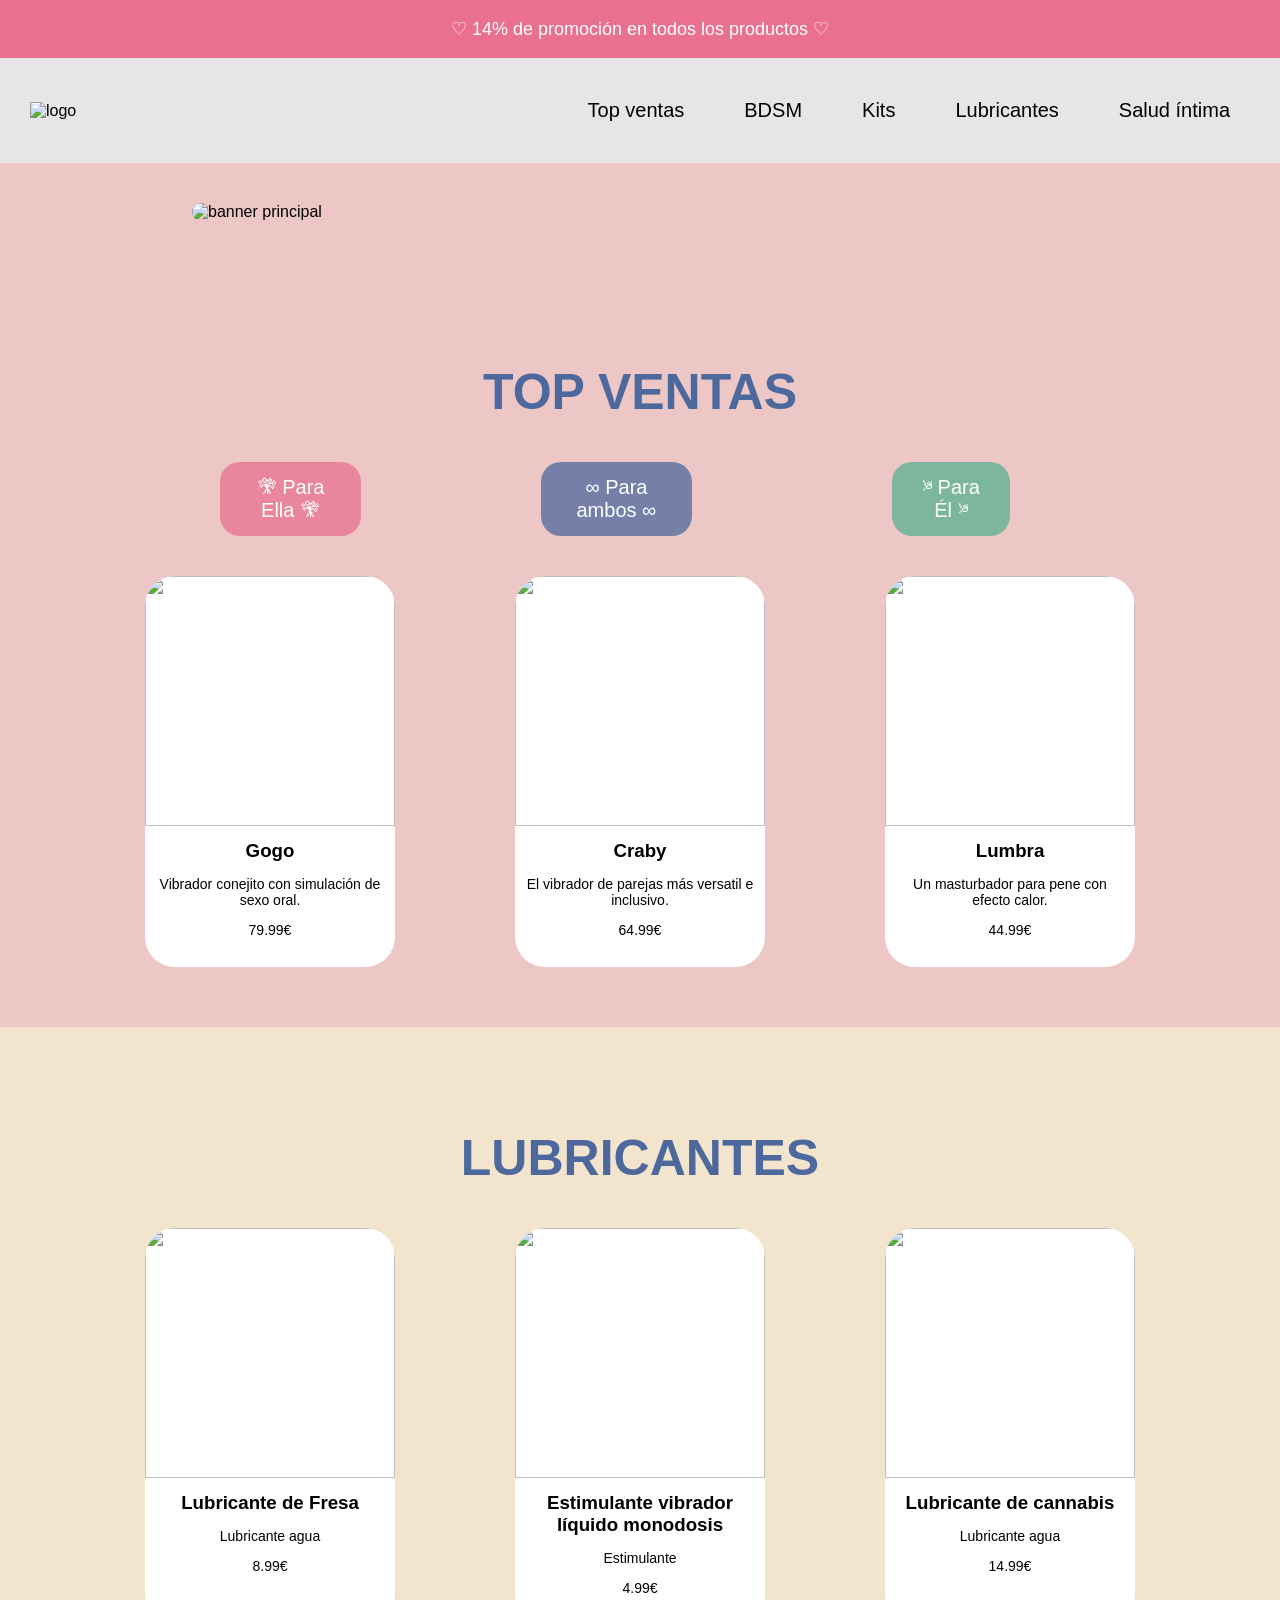
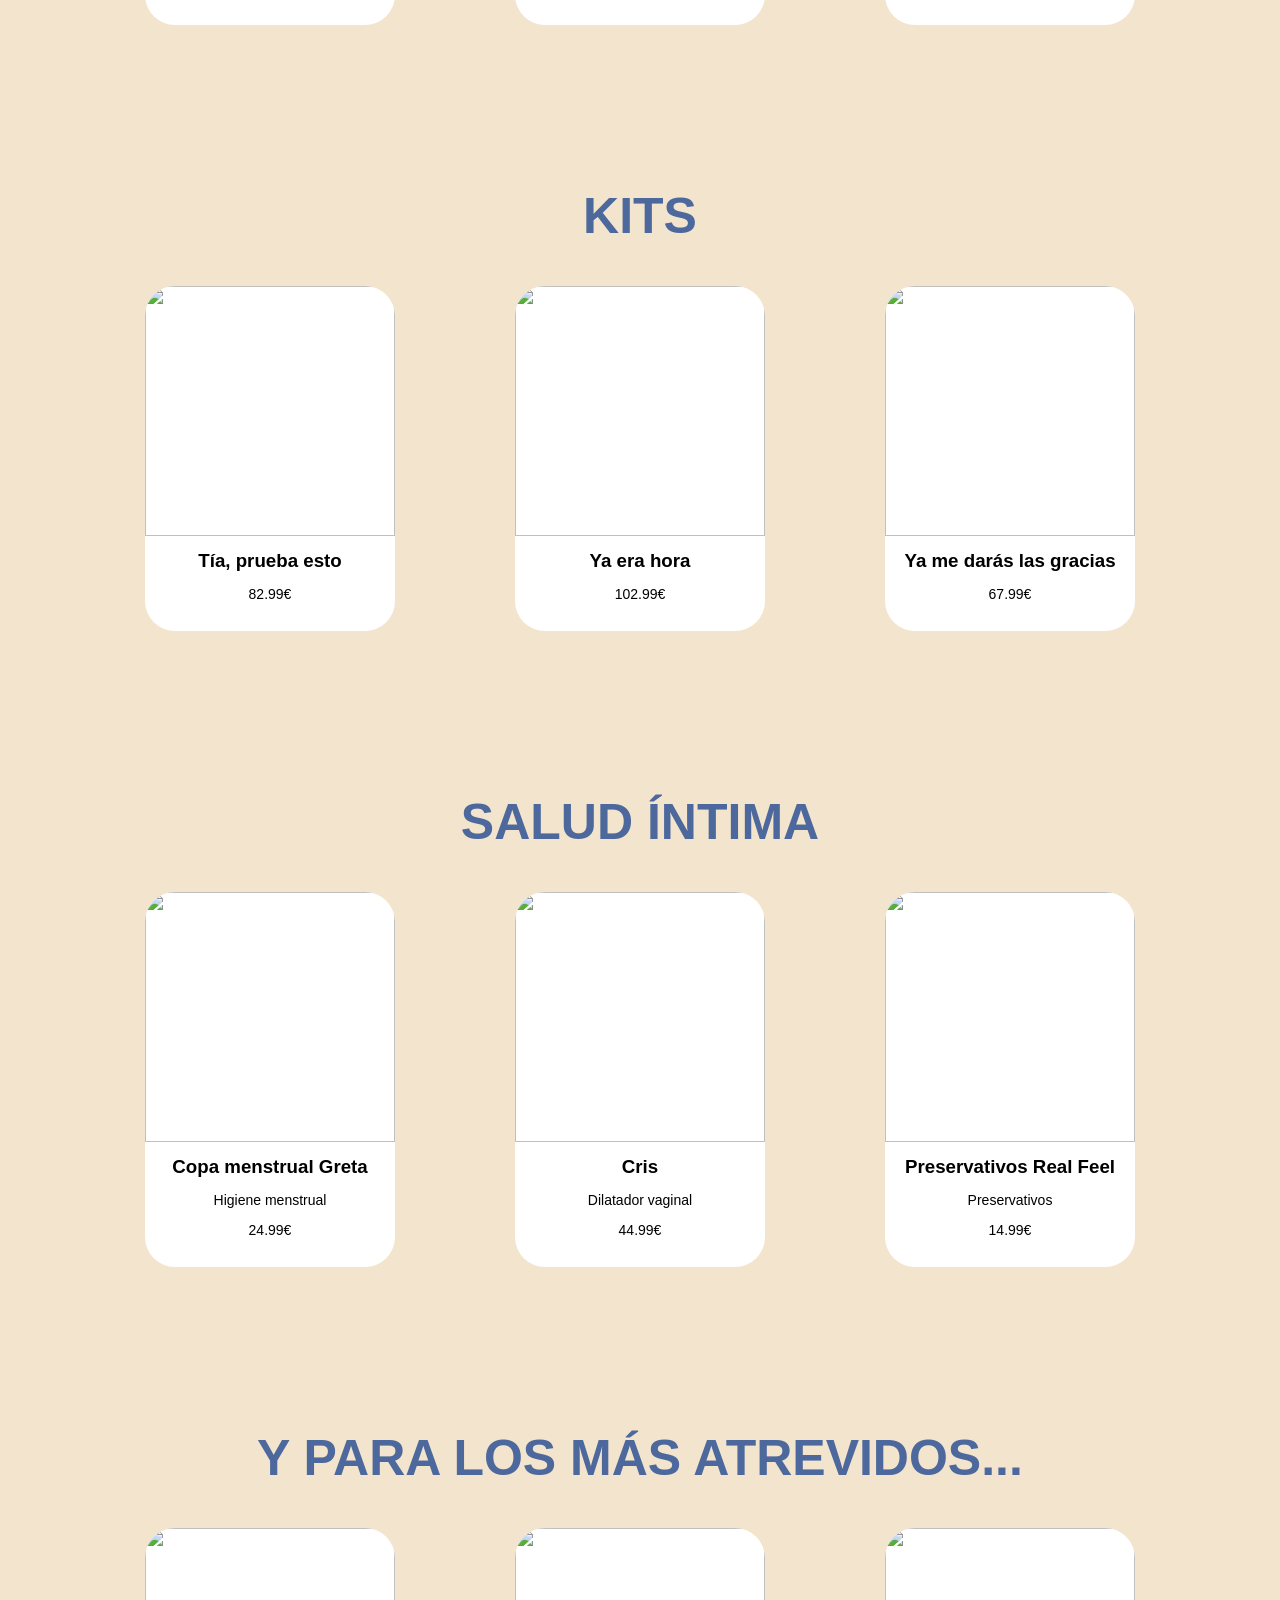
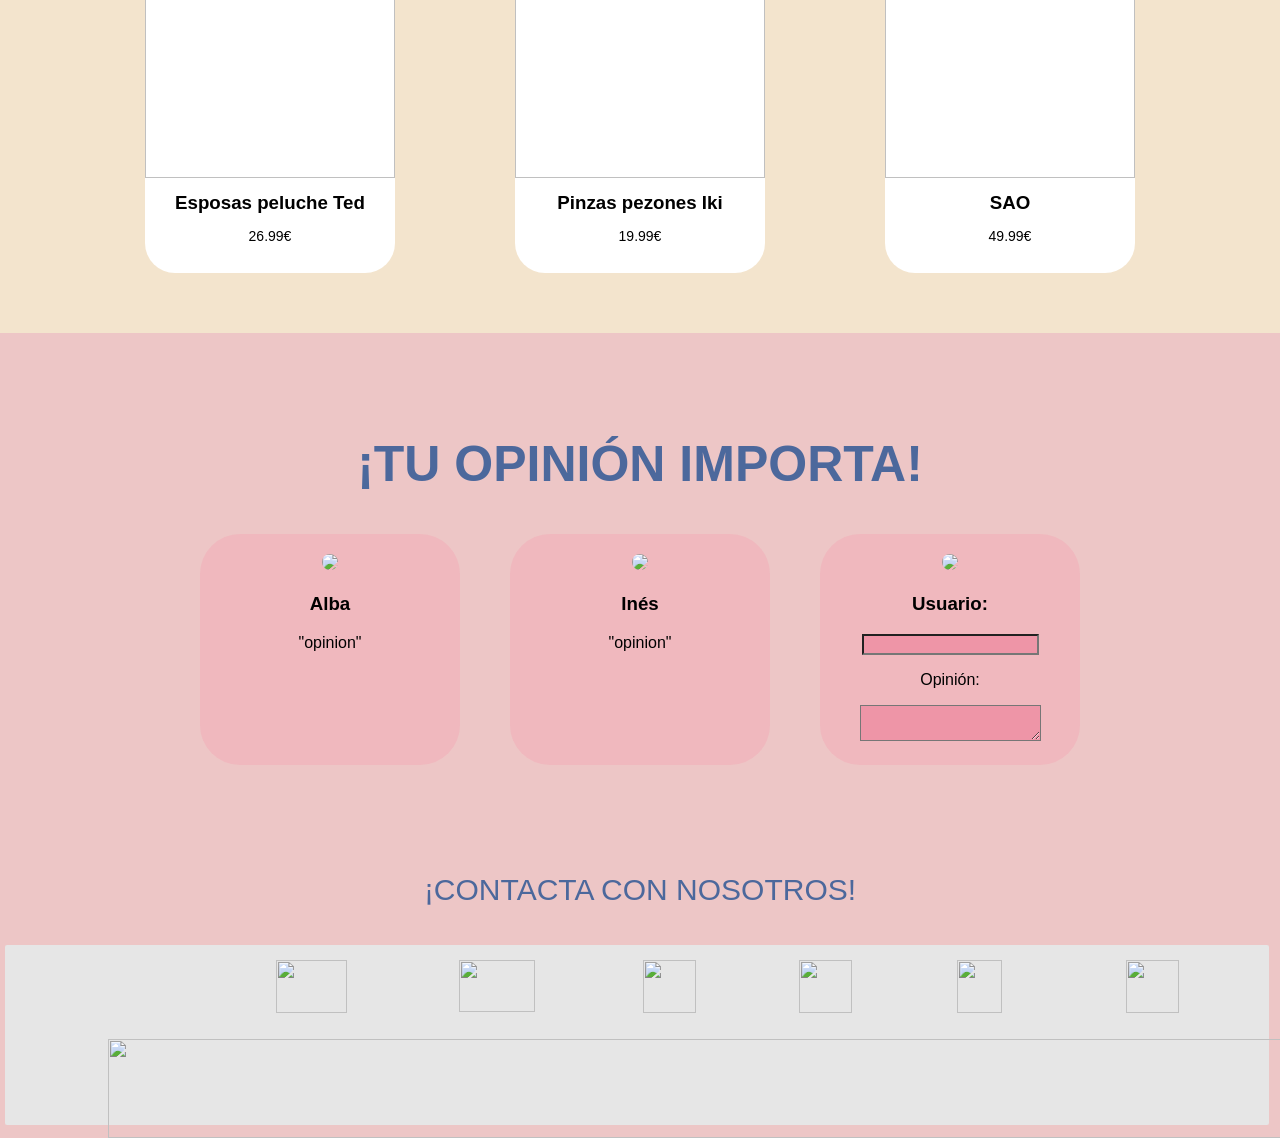
==== codigo.html @ 1aff792f "Subida de codigo" ====
<!DOCTYPE html>
<html lang="es">
<head>
  <meta charset="UTF-8">
  <title>Diseño Genérico</title>
  <link rel="stylesheet" href="diseño.css">
</head>

<body>

  <!-- INICIO -->
  <header class="barra-superior">
    <p>♡ 14% de promoción en todos los productos ♡</p>
  </header>

  <nav class="menu">
    <img src="logo2.png" alt="logo" class="logo">
    <ul>
      <li>Top ventas</li>
      <li>BDSM</li>
      <li>Kits</li>
      <li>Lubricantes</li>
      <li>Salud íntima</li>
    </ul>
  </nav>

  <section class="hero">
    <img src="FotoInicio.png" alt="banner principal">
  </section>

  <!-- TOP VENTAS -->
  <section class="bloque">
    <h2>TOP VENTAS</h2>

    <div class="selector">
      <button class="btn rosa">🎕 Para Ella 🎕</button>
      <button class="btn azul">∞ Para ambos ∞</button>
      <button class="btn verde">༯ Para Él ༯</button>
    </div>

    <div class="productos">
      <div class="card">
        <img src="FotoElla.png">
        <h3>Gogo</h3>
        <p>Vibrador conejito con simulación de sexo oral.</p>
        <p>79.99€</p>
      </div>

      <div class="card">
        <img src="FotoAmbos.png">
        <h3>Craby</h3>
        <p>El vibrador de parejas más versatil e inclusivo.</p>
        <p>64.99€</p>
      </div>

      <div class="card">
        <img src="FotoEl.png">
        <h3>Lumbra</h3>
        <p>Un masturbador para pene con efecto calor.</p>
        <p>44.99€</p>
      </div>
    </div>
  </section>

  <!-- CATALOGO -->
  <section class="bloque alt">
    <h2>LUBRICANTES</h2>

    <div class="productos">
      <div class="card">
        <img src="LubriFresa.png">
        <h3>Lubricante de Fresa</h3>
        <p>Lubricante agua</p>
        <p>8.99€</p>
      </div>

      <div class="card">
        <img src="Estimulante.png">
        <h3>Estimulante vibrador líquido monodosis</h3>
        <p>Estimulante</p>
        <p>4.99€</p>
      </div>

      <div class="card">
        <img src="lubricannabis.png">
        <h3>Lubricante de cannabis</h3>
        <p>Lubricante agua</p>
        <p>14.99€</p>
      </div>
    </div>
  </section>

  <!-- KITS -->
  <section class="bloque alt">
    <h2>KITS</h2>

    <div class="productos">
      <div class="card">
        <img src="kit1.png">
        <h3>Tía, prueba esto</h3>
        <p>82.99€</p>
      </div>

      <div class="card">
        <img src="kit2.png">
        <h3>Ya era hora</h3>
        <p>102.99€</p>
      </div>

      <div class="card">
        <img src="kit3.png">
        <h3>Ya me darás las gracias</h3>
        <p>67.99€</p>
      </div>
    </div>
  </section>

  <!-- CATALOGO -->
  <section class="bloque alt">
    <h2>SALUD ÍNTIMA</h2>

    <div class="productos">
      <div class="card">
        <img src="Copa.png">
        <h3>Copa menstrual Greta</h3>
        <p>Higiene menstrual</p>
        <p>24.99€</p>
      </div>

      <div class="card">
        <img src="Dilatador.png">
        <h3>Cris</h3>
        <p>Dilatador vaginal</p>
        <p>44.99€</p>
      </div>

      <div class="card">
        <img src="Durex.png">
        <h3>Preservativos Real Feel</h3>
        <p>Preservativos</p>
         <p>14.99€</p>
      </div>
    </div>
  </section>

  <!-- BDSM -->
  <section class="bloque alt">
    <h2>Y PARA LOS MÁS ATREVIDOS...</h2>

    <div class="productos">
      <div class="card">
        <img src="Esposas.png">
        <h3>Esposas peluche Ted</h3>
        <p>26.99€</p>
      </div>

      <div class="card">
        <img src="Pezones.png">
        <h3>Pinzas pezones Iki</h3>
        <p>19.99€</p>
      </div>

      <div class="card">
        <img src="Bdsm2.png">
        <h3>SAO</h3>
        <p>49.99€</p>
      </div>
    </div>
  </section>

  <!-- OPINIONES -->
  <section class="opiniones">
    <h2>¡TU OPINIÓN IMPORTA!</h2>

    <div class="opiniones-grid">

      <div class="opinion">
        <img src="Usuario.png" class="avatar">
        <h3>Alba</h3>
        <p>"opinion"</p>
      </div>

      <div class="opinion">
        <img src="Usuario.png" class="avatar">
        <h3>Inés</h3>
        <p>"opinion"</p>
      </div>

      <div class="opinion">
        <img src="Usuario.png" class="avatar">
        <h3>Usuario: </h3>
        <input style="background-color:rgba(234, 94, 129, 0.39) ;">
        <p>Opinión:</p>
        <textarea style="background-color:rgba(234, 94, 129, 0.39) ;"></textarea>
      </div>

    </div>
  </section>


  <!-- =================== Footer =================== -->
  <footer class="footer">
    <!-- Título del footer -->
    <h3 class="footer-title">¡CONTACTA CON NOSOTROS!</h3>

    <!-- Tira gris del fondo del footer -->
    <div class="footer-fondo"></div>

    <!-- Iconos/links del footer -->
    <img class="footer-img footer-img-1" src="email.png"  alt="">
    <img class="footer-img footer-img-2" src="telegram.png"  alt="">
    <img class="footer-img footer-img-3" src="tiktok.png" alt="">
    <img class="footer-img footer-img-4" src="whatsapp.png" alt="">
    <img class="footer-img footer-img-5" src="twitter.png" alt="">
    <img class="footer-img footer-img-6" src="instagram.png" alt="">

    <!-- Franja decorativa inferior ancha -->
    <img class="footer-mapa" src="mapa.png" alt="">
  </footer>
---- diseño.css ----
body {
  margin: 0;
  font-family: Arial, sans-serif;
  background: #edc6c6;
}

/* Barra superior */
.barra-superior {
  background: #e9708e;
  color: white;
  text-align: center;
  padding: 0.1px 0;
  font-size: 18px;
}

/* Menú */
.menu {
  background: #e6e6e6;
  padding: 5px 30px;
  display: flex;
  align-items: center;
  justify-content: space-between;
}

.menu .logo {
  width: 250px;
}

.menu ul {
  display: flex;
  list-style: none;
  gap: 30px;
  
}

.menu li {
  font-size: 20px;
  margin: 20px;
  margin-left: 10px;
}

/* Foto inicio */
.hero img {
  width: 70%;
  display: block;
  margin: 40px auto;
  border-radius: 40px;
}

/* Bloques generales */
.bloque {
  padding: 60px 120px;
  text-align: center;
}

.bloque.alt {
  background: #f7f7d29f;
}

.bloque h2 {
  font-size: 50px;
  color: #4c689c;
}

/* Selector de categorías */
.selector {
  margin: 20px 0 40px;
  display: flex;
  justify-content: center;
  gap: 20px;
}

.btn {
  border: none;
  padding: 14px 28px;
  border-radius: 20px;
  font-size: 20px;
  color: white;
  margin-right: 130px;

}

.btn.rosa { 
background: rgba(233,112,142,0.75); 
margin-right: 100px;
margin-left: 100px;
}
.btn.azul { 
  background: rgba(76,104,156,0.75);
  margin-right: 80px ; 
  margin-left: 60px;
}
.btn.verde { 
background: rgba(88,176,144,0.75); 
margin-left: 100px;
margin-right: 150px;
}

/* Productos */
.productos {
  display: flex;
  justify-content: center;
  gap: 120px;
  margin-top: 30px;
}

.card {
  width: 250px;
  background: white;
  border-radius: 30px;
  padding-bottom: 15px;
}

.card img {
  width: 100%;
  height: 250px;
  border-radius: 30px 30px 0 0;
  gap: 120px;
  object-fit:contain;
}

.card h3 {
  margin: 10px 0;
}

.card p {
  font-size: 14px;
  padding: 0 10px;
}

/* Opiniones */
.opiniones {
  padding: 60px 120px;
  text-align: center;
}

.opiniones h2 {
  font-size: 50px;
  color: #4c689c;
}

.opiniones-grid {
  display: flex;
  justify-content: center;
  gap: 50px;
  margin-top: 40px;
}

.opinion {
  background: rgba(248,142,168,0.26);
  padding: 20px;
  width: 260px;
  border-radius: 40px;
}

.avatar {
  width: 60px;
  border-radius: 50%;
}

/* ===== Base para conservar el ancho y la caja ===== */
*,
*::before,
*::after { box-sizing: border-box; }

html, body {
  margin: 0;
  padding: 0;
}

.page-1280 {
  position: relative;
  width: 1280px;         /* Ancho fijo para respetar las coordenadas */
  margin: 0 auto;
  background: #f8f0dc;   /* Fondo crema similar a la maqueta (ajústalo si quieres) */
  min-height: 100vh;
  overflow-x: hidden;
}

/* =========================================================
   =======================   Footer   ======================
   ========================================================= */


/* Iconos (seis), ubicados cerca del borde superior de la franja
   Cálculo: con alto total 260, bottom:125 y h:53 ⇒ top ≈ 260 - 125 - 53 = 82 */
.footer {
  position: relative;
  width: 100%;
  height: 260px; 
  margin-top: 40px;
}


.footer-title {
  position: absolute;
  top: 10px;     
  left: 50%;
  transform: translateX(-50%);
  margin: 0;
  text-align: center;
  font: 400 30px/1 sans-serif;
  color: #4c689c;
}


.footer-fondo {
  position: absolute;
  top: 80px;    
  left: 5px;
  right: 11px;   
  height: 180px;
  background: #e6e6e6;
  border-radius: 2px;
}

.footer-img {
  margin-left: 80px;
  position: absolute;
  height: 53px;
  width: 53px;
  object-fit:contain;
  top: 95px;
}
.footer-img-1 { 
  left: 196px; width: 71px; 
}      /* image9 */
.footer-img-2 {
  left: 379px; width: 75.761px; height: 52.669px; /* image5 */
 
}
.footer-img-3 { 
  left: 563px; 
}                 
.footer-img-4 { 
  left: 719px; 
}                  
.footer-img-5 { 
  left: 877px; width: 45px; 
}      
.footer-img-6 { 
  left: 1046px; 
}                  

.footer-mapa {
  margin-left: 100px;
  position: absolute;
  top: 174px;
  left: 8px;
  width: 1272px;
  height: 99px;
  align-content: center;
}
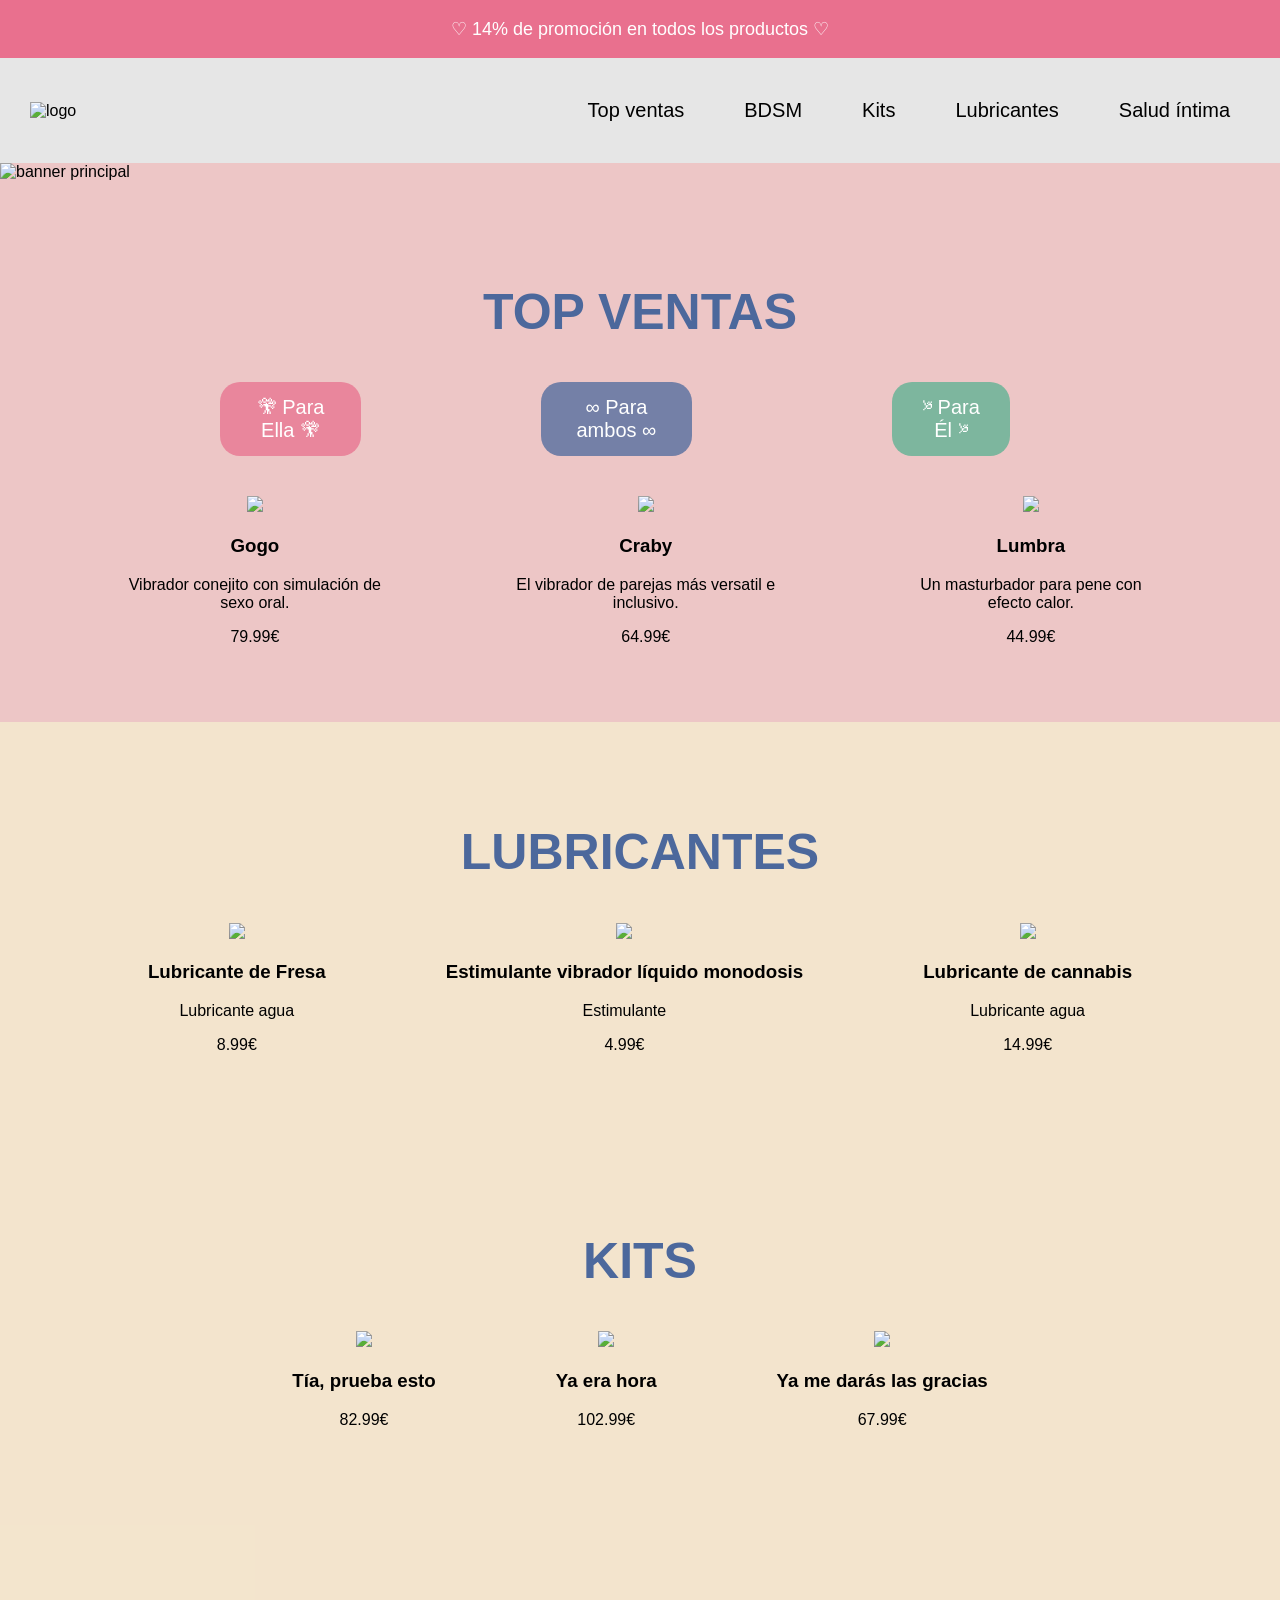
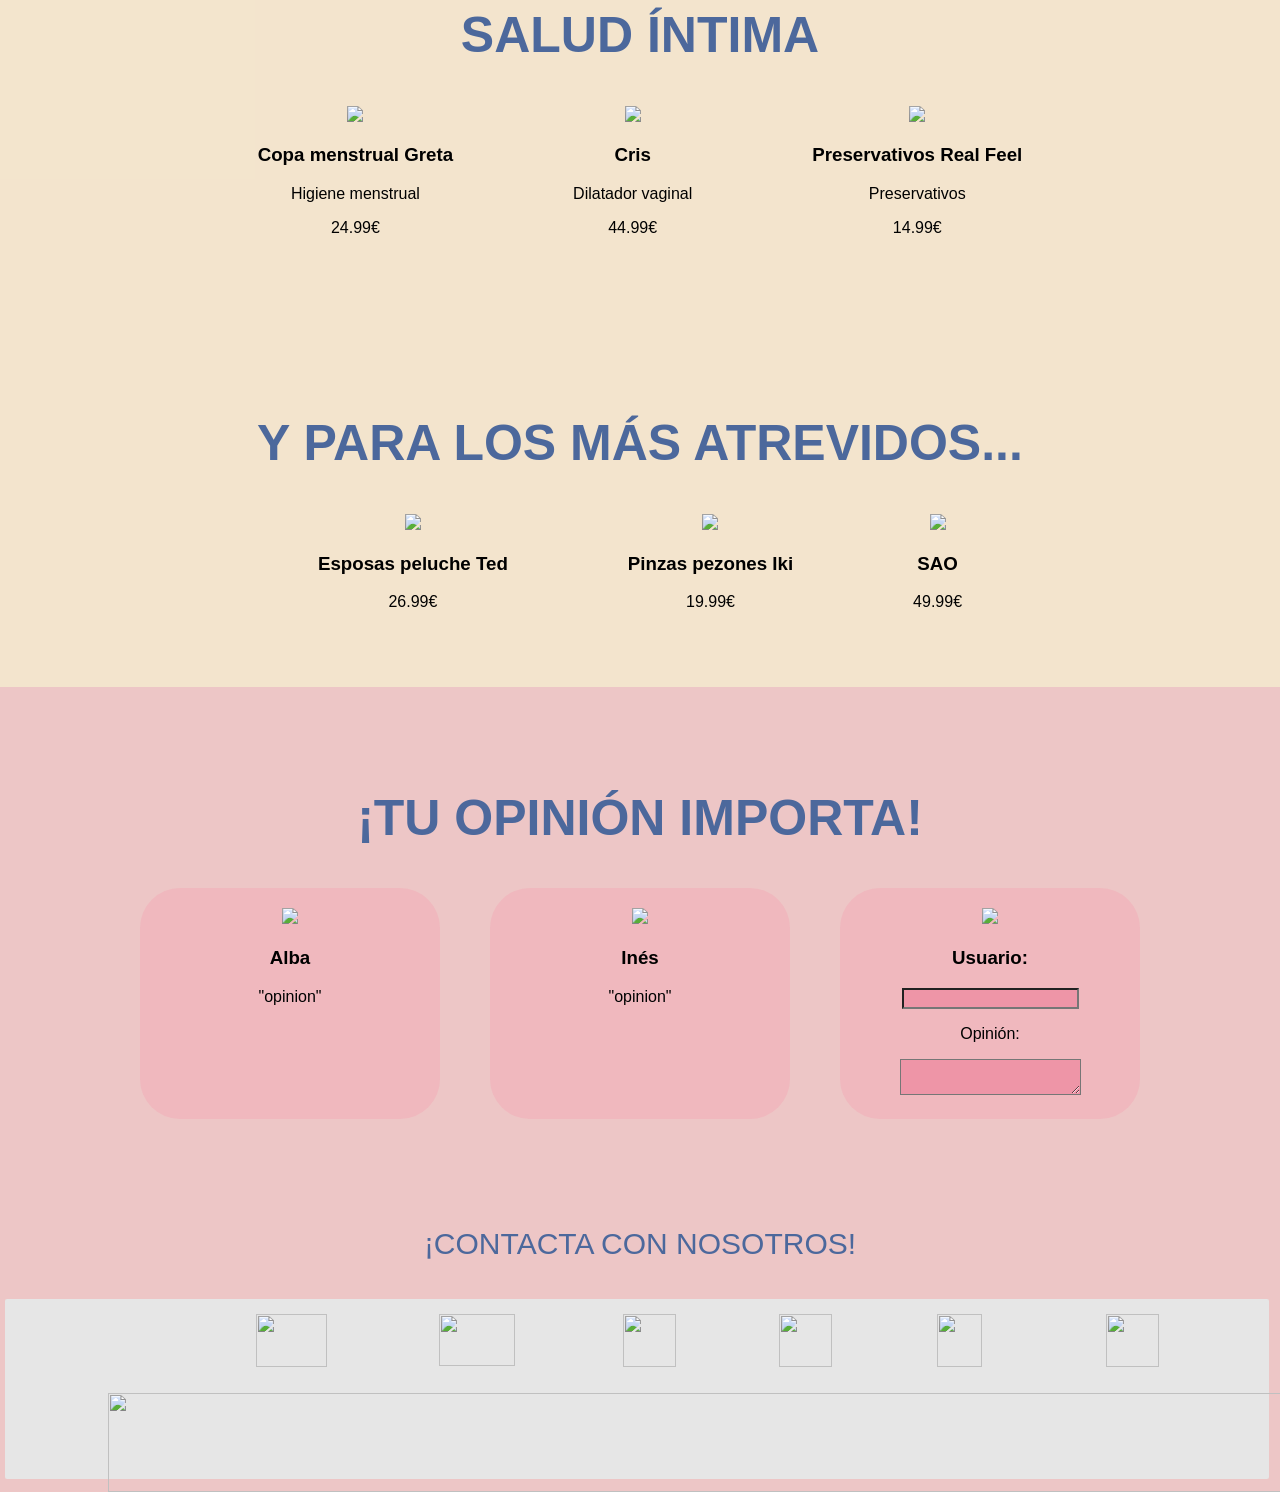
==== commit ee32c6e4: "Cambio en el html del footer" ====
--- a/codigo.html
+++ b/codigo.html
@@ -33,6 +33,7 @@
     <h2>TOP VENTAS</h2>
 
     <div class="selector">
+      
       <button class="btn rosa">🎕 Para Ella 🎕</button>
       <button class="btn azul">∞ Para ambos ∞</button>
       <button class="btn verde">༯ Para Él ༯</button>
--- a/diseño.css
+++ b/diseño.css
@@ -40,7 +40,7 @@
 }
 
 /* Foto inicio */
-.hero img {
+.inicio img {
   width: 70%;
   display: block;
   margin: 40px auto;
@@ -77,13 +77,12 @@
   font-size: 20px;
   color: white;
   margin-right: 130px;
-
 }
 
 .btn.rosa { 
-background: rgba(233,112,142,0.75); 
-margin-right: 100px;
-margin-left: 100px;
+ background: rgba(233,112,142,0.75); 
+ margin-right: 100px;
+ margin-left: 100px;
 }
 .btn.azul { 
   background: rgba(76,104,156,0.75);
@@ -91,9 +90,9 @@
   margin-left: 60px;
 }
 .btn.verde { 
-background: rgba(88,176,144,0.75); 
-margin-left: 100px;
-margin-right: 150px;
+ background: rgba(88,176,144,0.75); 
+ margin-left: 100px;
+ margin-right: 150px;
 }
 
 /* Productos */
@@ -104,14 +103,14 @@
   margin-top: 30px;
 }
 
-.card {
+.cuadro {
   width: 250px;
   background: white;
   border-radius: 30px;
   padding-bottom: 15px;
 }
 
-.card img {
+.cuadro img {
   width: 100%;
   height: 250px;
   border-radius: 30px 30px 0 0;
@@ -119,11 +118,11 @@
   object-fit:contain;
 }
 
-.card h3 {
+.cuadro h3 {
   margin: 10px 0;
 }
 
-.card p {
+.cuadro p {
   font-size: 14px;
   padding: 0 10px;
 }
@@ -153,37 +152,17 @@
   border-radius: 40px;
 }
 
-.avatar {
+.perfil {
   width: 60px;
   border-radius: 50%;
 }
-
-/* ===== Base para conservar el ancho y la caja ===== */
-*,
-*::before,
-*::after { box-sizing: border-box; }
 
 html, body {
   margin: 0;
   padding: 0;
 }
 
-.page-1280 {
-  position: relative;
-  width: 1280px;         /* Ancho fijo para respetar las coordenadas */
-  margin: 0 auto;
-  background: #f8f0dc;   /* Fondo crema similar a la maqueta (ajústalo si quieres) */
-  min-height: 100vh;
-  overflow-x: hidden;
-}
-
-/* =========================================================
-   =======================   Footer   ======================
-   ========================================================= */
-
-
-/* Iconos (seis), ubicados cerca del borde superior de la franja
-   Cálculo: con alto total 260, bottom:125 y h:53 ⇒ top ≈ 260 - 125 - 53 = 82 */
+/* ====   Footer   ====*/
 .footer {
   position: relative;
   width: 100%;
@@ -191,7 +170,6 @@
   margin-top: 40px;
 }
 
-
 .footer-title {
   position: absolute;
   top: 10px;     
@@ -202,7 +180,6 @@
   font: 400 30px/1 sans-serif;
   color: #4c689c;
 }
-
 
 .footer-fondo {
   position: absolute;
@@ -215,7 +192,7 @@
 }
 
 .footer-img {
-  margin-left: 80px;
+  margin-left: 60px;
   position: absolute;
   height: 53px;
   width: 53px;
@@ -240,7 +217,10 @@
 }      
 .footer-img-6 { 
   left: 1046px; 
-}                  
+}
+.footer-img-7 { 
+  left: 1202px; 
+}                   
 
 .footer-mapa {
   margin-left: 100px;
@@ -250,4 +230,4 @@
   width: 1272px;
   height: 99px;
   align-content: center;
-}
+}
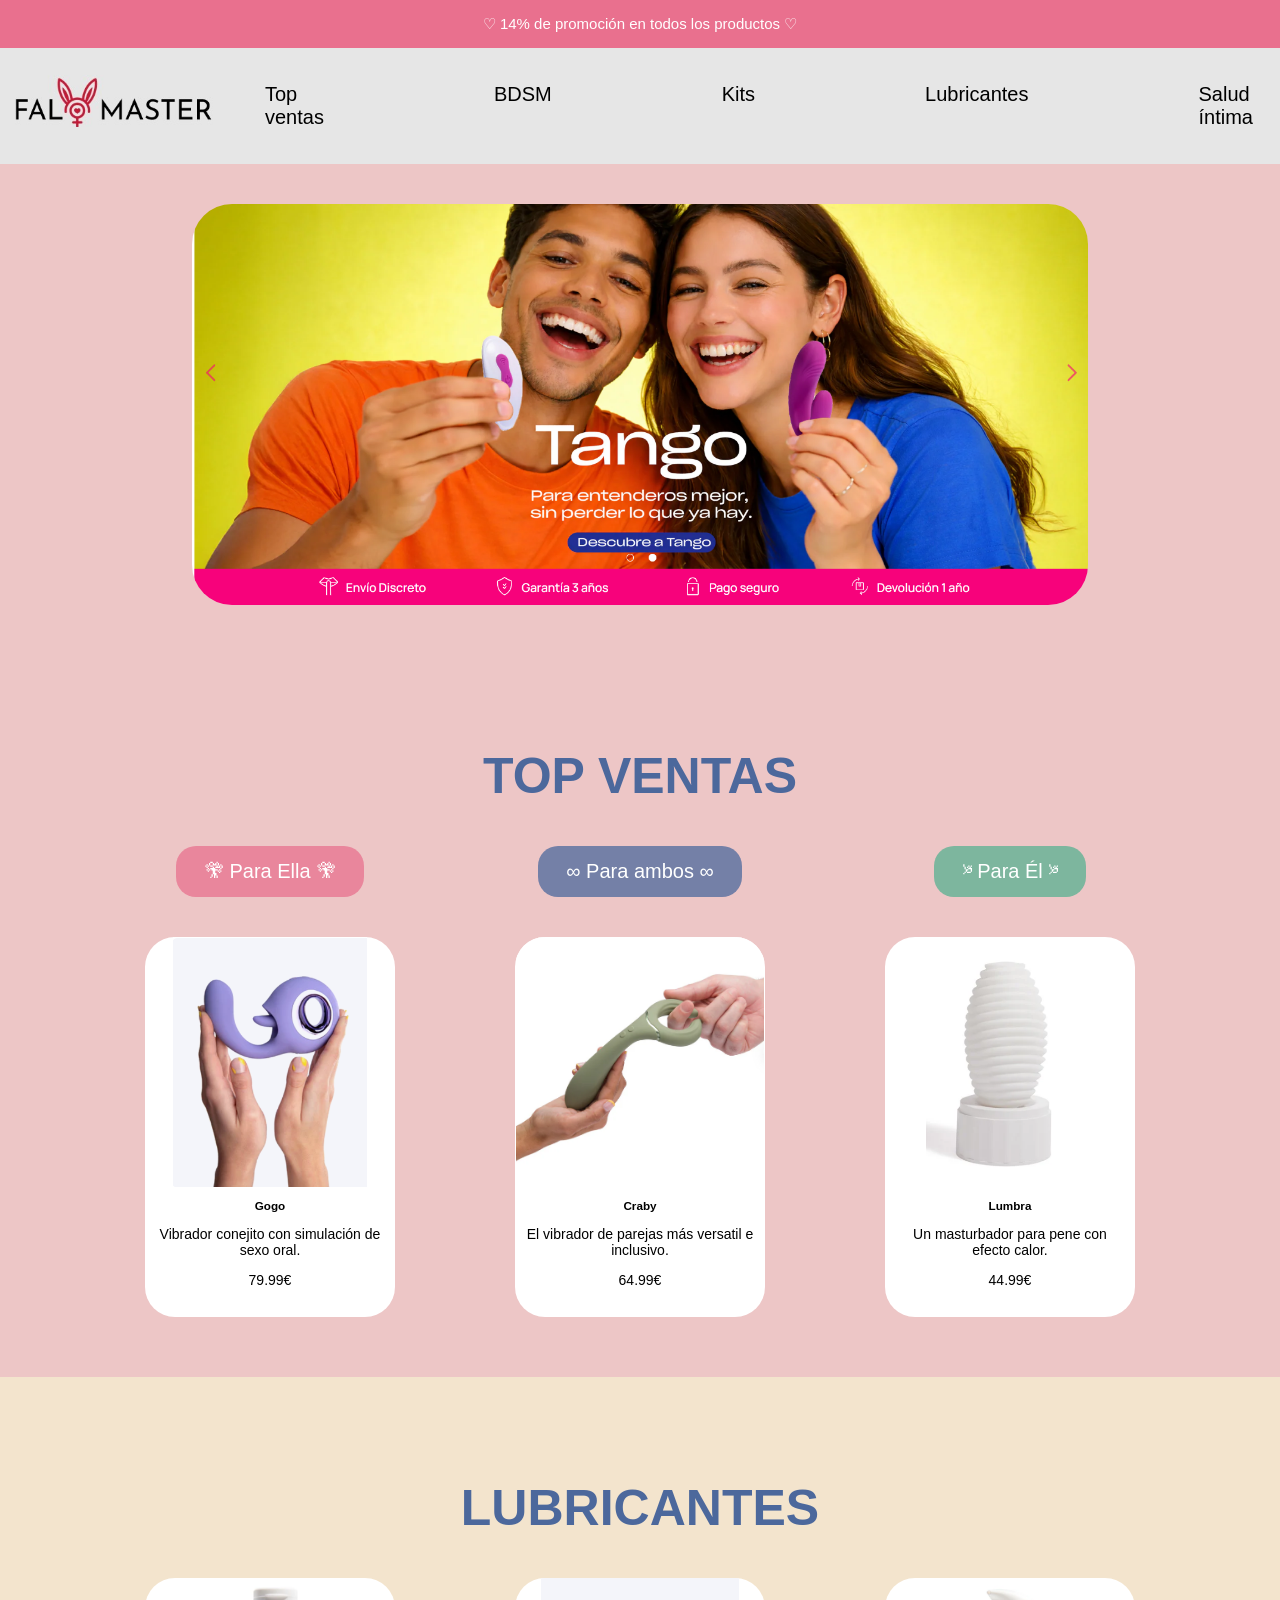
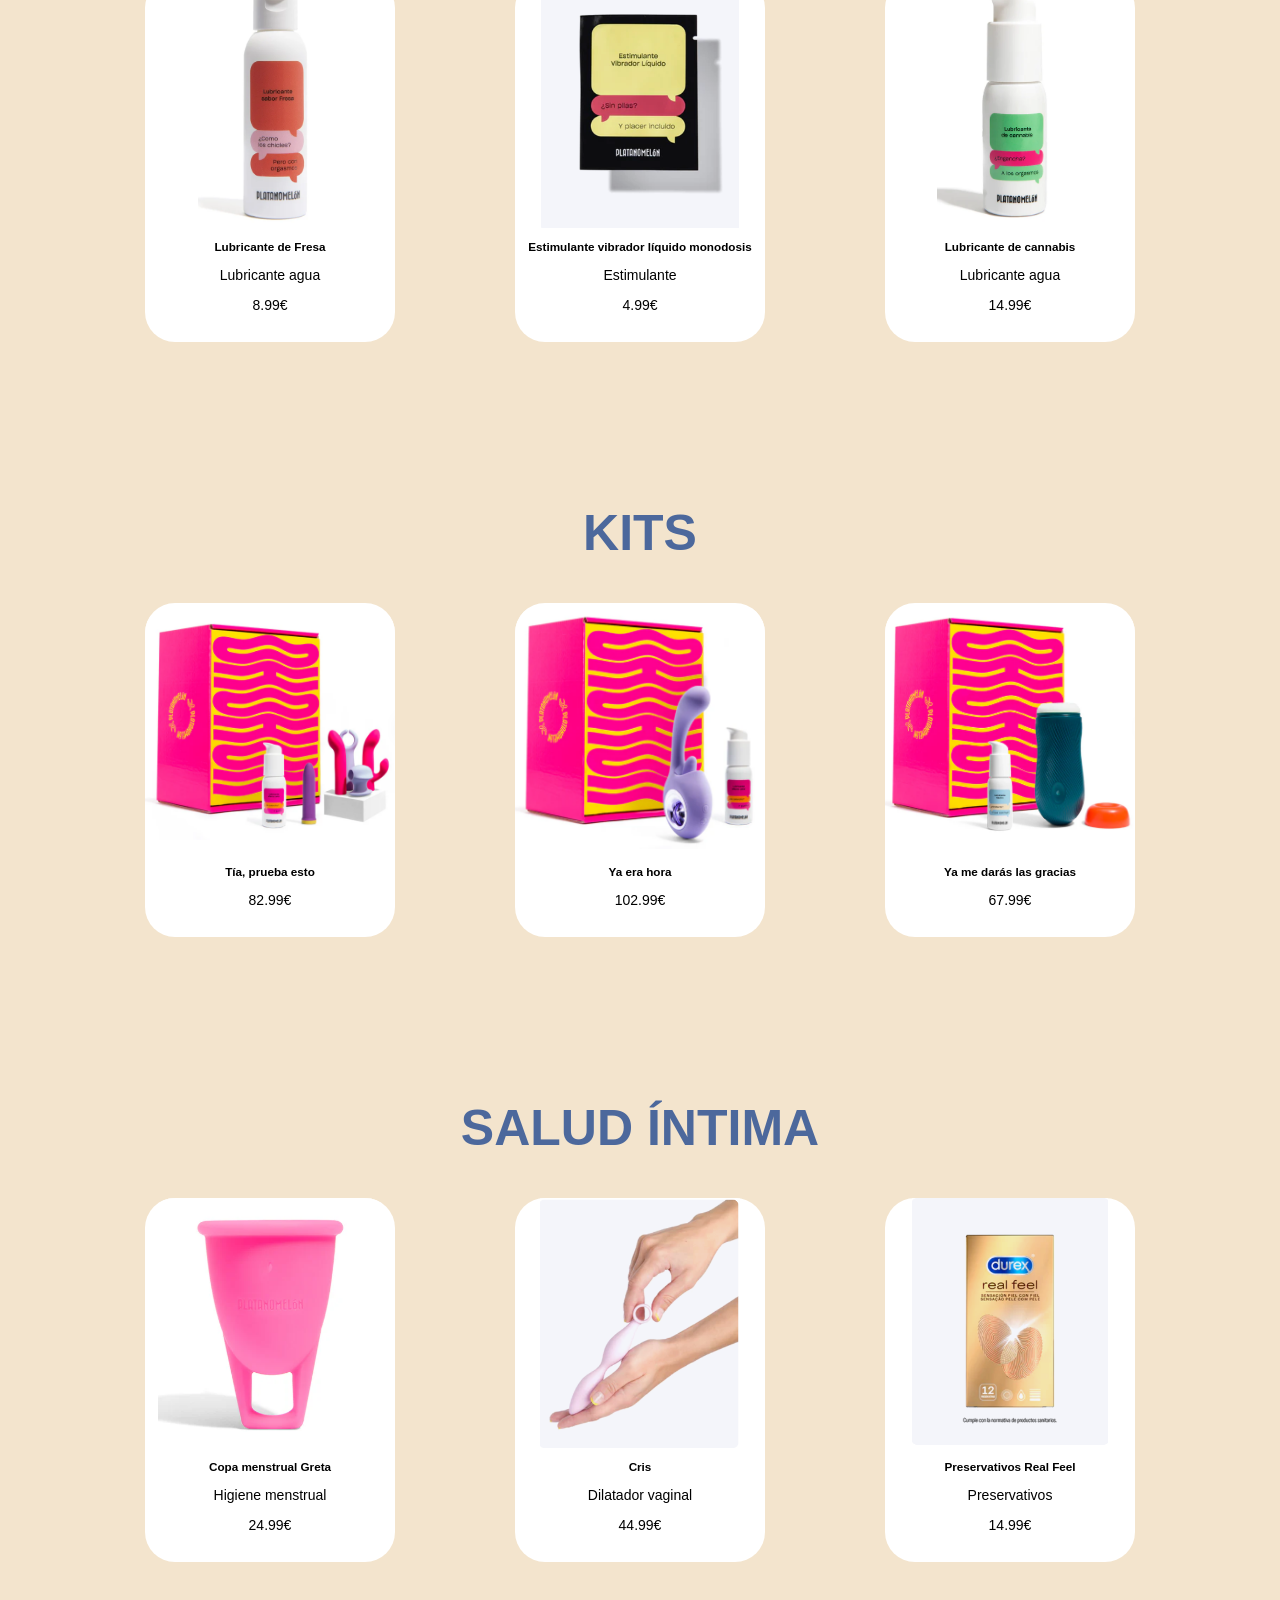
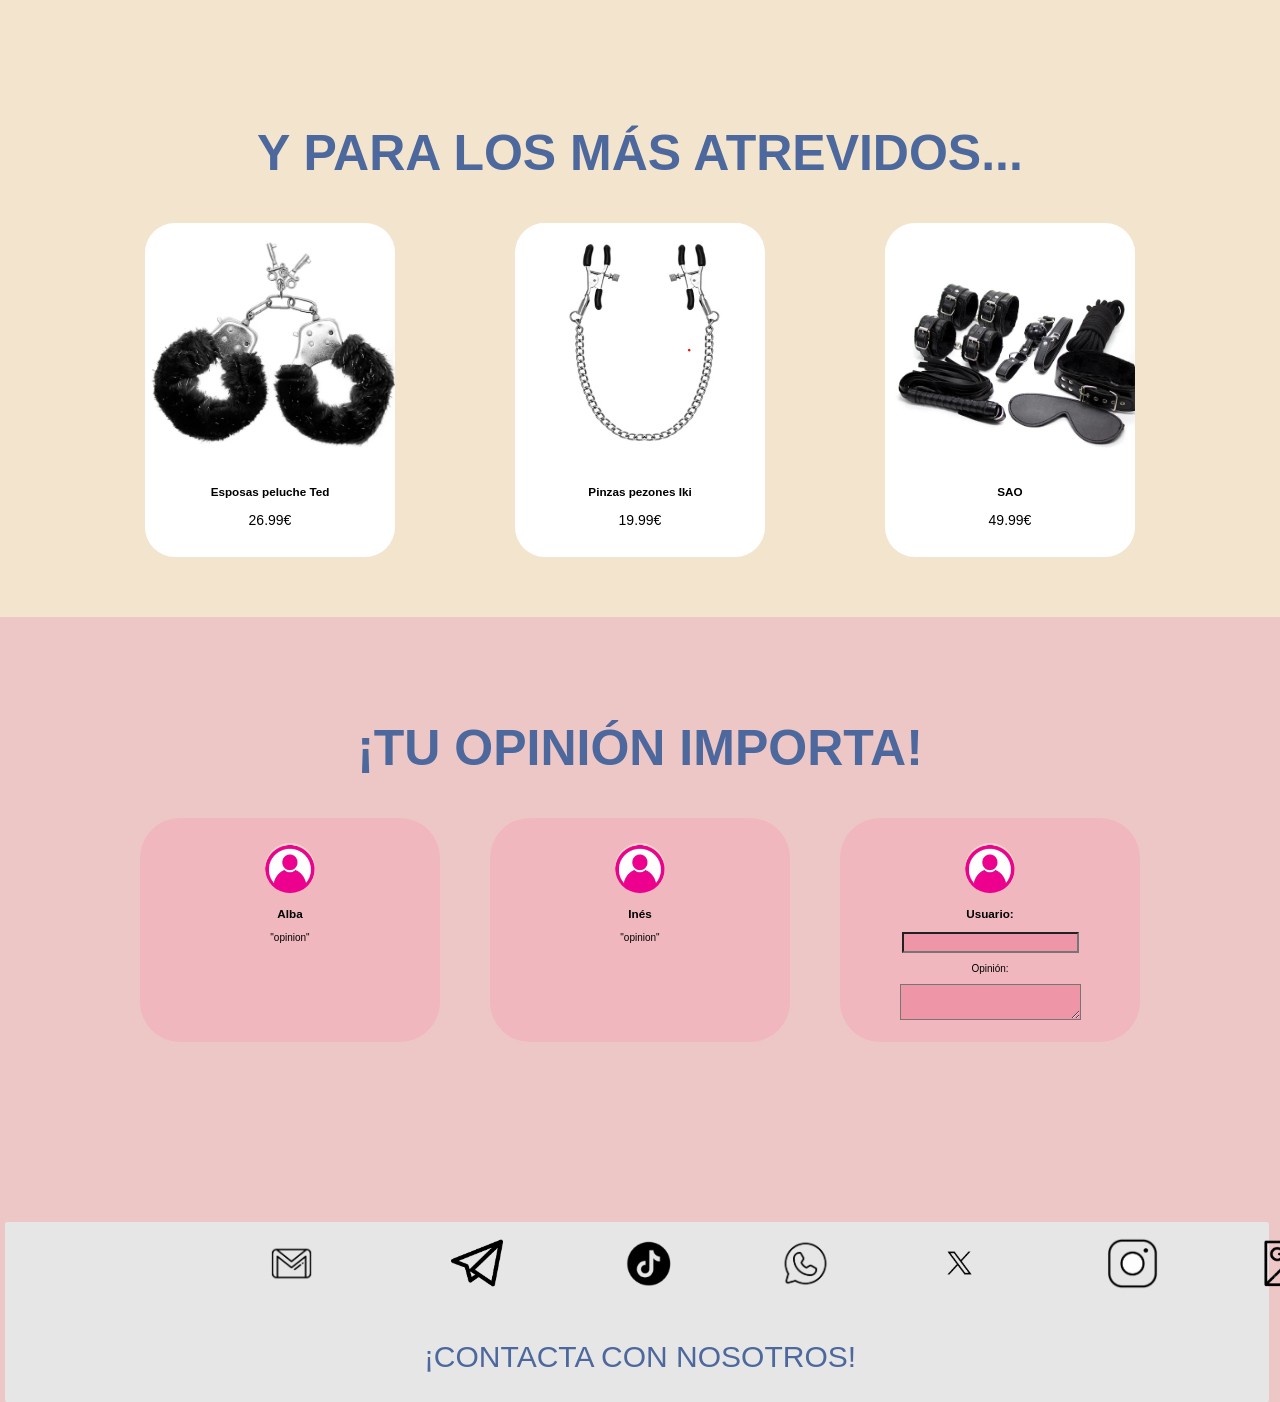
==== commit 5fe02bfc: "Actualización de menú y fotos footer" ====
--- a/codigo.html
+++ b/codigo.html
@@ -2,88 +2,92 @@
 <html lang="es">
 <head>
   <meta charset="UTF-8">
-  <title>Diseño Genérico</title>
+  <title>Falo Master</title>
   <link rel="stylesheet" href="diseño.css">
 </head>
 
 <body>
 
-  <!-- INICIO -->
+  <!-- ==== INICIO ==== -->
   <header class="barra-superior">
     <p>♡ 14% de promoción en todos los productos ♡</p>
   </header>
 
-  <nav class="menu">
-    <img src="logo2.png" alt="logo" class="logo">
+  <grid class="menu">
+    <img src="/Trabajo Web/logo.jpeg" alt="logo" class="logo">
     <ul>
-      <li>Top ventas</li>
-      <li>BDSM</li>
-      <li>Kits</li>
-      <li>Lubricantes</li>
-      <li>Salud íntima</li>
+      <p>Top ventas</p>
+      <p>BDSM</p>
+      <p>Kits</p>
+      <p>Lubricantes</p>
+      <p>Salud íntima</p>
+      <img src="/Trabajo Web/carrito2.png" class="carrito" style="margin-right: 10px;">
+      <img src="/Trabajo Web/Usuario.png" class="perfil" style="margin-right: 10px;">
     </ul>
-  </nav>
-
-  <section class="hero">
-    <img src="FotoInicio.png" alt="banner principal">
-  </section>
-
-  <!-- TOP VENTAS -->
+  </grid>
+
+  <section class="inicio">
+    <img src="/Trabajo Web/FotoInicio.png" alt="banner principal">
+  </section>
+
+  <!-- ==== TOP VENTAS ==== -->
   <section class="bloque">
     <h2>TOP VENTAS</h2>
 
-    <div class="selector">
-      
-      <button class="btn rosa">🎕 Para Ella 🎕</button>
-      <button class="btn azul">∞ Para ambos ∞</button>
-      <button class="btn verde">༯ Para Él ༯</button>
-    </div>
-
-    <div class="productos">
-      <div class="card">
-        <img src="FotoElla.png">
+    <div class="productos">
+      <div style="align-items: center;">
+        <button class="btn rosa">🎕 Para Ella 🎕</button>
+        <div class="cuadro">
+        <img src="/Trabajo Web/FotoElla.png">
         <h3>Gogo</h3>
         <p>Vibrador conejito con simulación de sexo oral.</p>
         <p>79.99€</p>
       </div>
-
-      <div class="card">
-        <img src="FotoAmbos.png">
+      </div>
+      
+      
+<div style="align-items: center;">
+  <button class="btn azul">∞ Para ambos ∞</button>
+      <div class="cuadro">
+        <img src="/Trabajo Web/FotoAmbos.png">
         <h3>Craby</h3>
         <p>El vibrador de parejas más versatil e inclusivo.</p>
         <p>64.99€</p>
       </div>
-
-      <div class="card">
-        <img src="FotoEl.png">
+      </div>
+<div style="align-items: center;">
+   <button class="btn verde">༯ Para Él ༯</button>
+      <div class="cuadro">
+        <img src="/Trabajo Web/FotoEl.png">
         <h3>Lumbra</h3>
         <p>Un masturbador para pene con efecto calor.</p>
         <p>44.99€</p>
       </div>
-    </div>
-  </section>
-
-  <!-- CATALOGO -->
+      </div>
+    </div>
+  </section>
+
+  <!-- ==== CATALOGO ==== -->
   <section class="bloque alt">
     <h2>LUBRICANTES</h2>
 
     <div class="productos">
-      <div class="card">
-        <img src="LubriFresa.png">
+      <div class="cuadro">
+        <img src="/Trabajo Web/LubriFresa.png">
         <h3>Lubricante de Fresa</h3>
         <p>Lubricante agua</p>
         <p>8.99€</p>
       </div>
 
-      <div class="card">
-        <img src="Estimulante.png">
+      <div class="cuadro">
+        <img src="/Trabajo Web/Estimulante.png">
         <h3>Estimulante vibrador líquido monodosis</h3>
         <p>Estimulante</p>
         <p>4.99€</p>
       </div>
 
-      <div class="card">
-        <img src="lubricannabis.png">
+      <div class="cuadro">
+        <img src="/Trabajo Web/lubricannabis.png">
         <h3>Lubricante de cannabis</h3>
         <p>Lubricante agua</p>
         <p>14.99€</p>
@@ -91,52 +95,52 @@
     </div>
   </section>
 
-  <!-- KITS -->
+  <!-- ==== KITS ==== -->
   <section class="bloque alt">
     <h2>KITS</h2>
 
     <div class="productos">
-      <div class="card">
-        <img src="kit1.png">
+      <div class="cuadro">
+        <img src="/Trabajo Web/kit1.png">
         <h3>Tía, prueba esto</h3>
         <p>82.99€</p>
       </div>
 
-      <div class="card">
-        <img src="kit2.png">
+      <div class="cuadro">
+        <img src="/Trabajo Web/kit2.png">
         <h3>Ya era hora</h3>
         <p>102.99€</p>
       </div>
 
-      <div class="card">
-        <img src="kit3.png">
+      <div class="cuadro">
+        <img src="/Trabajo Web/kit3.png">
         <h3>Ya me darás las gracias</h3>
         <p>67.99€</p>
       </div>
     </div>
   </section>
 
-  <!-- CATALOGO -->
+  <!-- ==== SALUD ÍNTIMA ==== -->
   <section class="bloque alt">
     <h2>SALUD ÍNTIMA</h2>
 
     <div class="productos">
-      <div class="card">
-        <img src="Copa.png">
+      <div class="cuadro">
+        <img src="/Trabajo Web/Copa.png">
         <h3>Copa menstrual Greta</h3>
         <p>Higiene menstrual</p>
         <p>24.99€</p>
       </div>
 
-      <div class="card">
-        <img src="Dilatador.png">
+      <div class="cuadro">
+        <img src="/Trabajo Web/Dilatador.png">
         <h3>Cris</h3>
         <p>Dilatador vaginal</p>
         <p>44.99€</p>
       </div>
 
-      <div class="card">
-        <img src="Durex.png">
+      <div class="cuadro">
+        <img src="/Trabajo Web/Durex.png">
         <h3>Preservativos Real Feel</h3>
         <p>Preservativos</p>
          <p>14.99€</p>
@@ -144,77 +148,70 @@
     </div>
   </section>
 
-  <!-- BDSM -->
+<!-- ==== BDSM ==== -->
   <section class="bloque alt">
     <h2>Y PARA LOS MÁS ATREVIDOS...</h2>
 
     <div class="productos">
-      <div class="card">
-        <img src="Esposas.png">
+      <div class="cuadro">
+        <img src="/Trabajo Web/Esposas.png">
         <h3>Esposas peluche Ted</h3>
         <p>26.99€</p>
       </div>
 
-      <div class="card">
-        <img src="Pezones.png">
+      <div class="cuadro">
+        <img src="/Trabajo Web/Pezones.png">
         <h3>Pinzas pezones Iki</h3>
         <p>19.99€</p>
       </div>
 
-      <div class="card">
-        <img src="Bdsm2.png">
+      <div class="cuadro">
+        <img src="/Trabajo Web/Bdsm2.png">
         <h3>SAO</h3>
         <p>49.99€</p>
       </div>
     </div>
   </section>
 
-  <!-- OPINIONES -->
+  <!-- ==== OPINIONES ==== -->
   <section class="opiniones">
     <h2>¡TU OPINIÓN IMPORTA!</h2>
 
     <div class="opiniones-grid">
 
       <div class="opinion">
-        <img src="Usuario.png" class="avatar">
+        <img src="/Trabajo Web/Usuario.png" class="perfil">
         <h3>Alba</h3>
         <p>"opinion"</p>
       </div>
 
       <div class="opinion">
-        <img src="Usuario.png" class="avatar">
+        <img src="/Trabajo Web/Usuario.png" class="perfil">
         <h3>Inés</h3>
         <p>"opinion"</p>
       </div>
 
       <div class="opinion">
-        <img src="Usuario.png" class="avatar">
+        <img src="/Trabajo Web/Usuario.png" class="perfil">
         <h3>Usuario: </h3>
         <input style="background-color:rgba(234, 94, 129, 0.39) ;">
         <p>Opinión:</p>
         <textarea style="background-color:rgba(234, 94, 129, 0.39) ;"></textarea>
       </div>
-
-    </div>
-  </section>
-
-
-  <!-- =================== Footer =================== -->
+    </div>
+  </section>
+
+  <!-- ==== Footer ==== -->
   <footer class="footer">
-    <!-- Título del footer -->
-    <h3 class="footer-title">¡CONTACTA CON NOSOTROS!</h3>
-
-    <!-- Tira gris del fondo del footer -->
+  
     <div class="footer-fondo"></div>
-
-    <!-- Iconos/links del footer -->
-    <img class="footer-img footer-img-1" src="email.png"  alt="">
-    <img class="footer-img footer-img-2" src="telegram.png"  alt="">
-    <img class="footer-img footer-img-3" src="tiktok.png" alt="">
-    <img class="footer-img footer-img-4" src="whatsapp.png" alt="">
-    <img class="footer-img footer-img-5" src="twitter.png" alt="">
-    <img class="footer-img footer-img-6" src="instagram.png" alt="">
-
-    <!-- Franja decorativa inferior ancha -->
-    <img class="footer-mapa" src="mapa.png" alt="">
-  </footer>+    <img class="footer-img footer-img-1" src="/Trabajo Web/gmail.png"  alt="">
+    <img class="footer-img footer-img-2" src="/Trabajo Web/telegram.png"  alt="">
+    <img class="footer-img footer-img-3" src="/Trabajo Web/tiktok.png" alt="">
+    <img class="footer-img footer-img-4" src="/Trabajo Web/whatsapp.png" alt="">
+    <img class="footer-img footer-img-5" src="/Trabajo Web/x.png" alt="">
+    <img class="footer-img footer-img-6" src="/Trabajo Web/instagram.png" alt="">
+   <a href="https://www.google.com/maps/place/Atr%C3%A9vete+SexShop+-+Sevilla+Este/@37.401739,-5.920882,3a,75y,159.78h,93.03t/data=!3m7!1e1!3m5!1skhONkAL0PeHpS5PeguBFUA!2e0!6shttps:%2F%2Fstreetviewpixels-pa.googleapis.com%2Fv1%2Fthumbnail%3Fcb_client%3Dmaps_sv.tactile%26w%3D900%26h%3D600%26pitch%3D-3.031656197520846%26panoid%3DkhONkAL0PeHpS5PeguBFUA%26yaw%3D159.78487681413384!7i16384!8i8192!4m6!3m5!1s0xd126f359506ad3d:0x9b6b9486eaa32db4!8m2!3d37.4015964!4d-5.920826!16s%2Fg%2F1tgx7wcr?entry=ttu&g_ep=EgoyMDI2MDIxMS4wIKXMDSoASAFQAw%3D%3D"> <img class="footer-img footer-img-7" src="/Trabajo Web/google.png" alt=""></a>
+      <h3 class="footer-title">¡CONTACTA CON NOSOTROS!</h3>
+  </footer>
+
--- a/diseño.css
+++ b/diseño.css
@@ -1,7 +1,29 @@
+/* movil */
+@media (min-width: 600px) {
+body{
+  flex-direction: column;
+  transition: all 0.5s ease;
+  gap:15px;
+  font-size: x-small;
+}
+.inicio img {
+  width: 40%;
+  display: block;
+  margin: 40px auto;
+  border-radius: 40px;
+}
+.bloque {
+  padding: 30px 60px;
+  text-align: center;
+}
+
+}
+
 body {
   margin: 0;
   font-family: Arial, sans-serif;
   background: #edc6c6;
+
 }
 
 /* Barra superior */
@@ -9,34 +31,36 @@
   background: #e9708e;
   color: white;
   text-align: center;
-  padding: 0.1px 0;
-  font-size: 18px;
+  padding: 0.1px 5px;
+  font-size: 15px;
 }
 
 /* Menú */
 .menu {
   background: #e6e6e6;
-  padding: 5px 30px;
+  padding: 5px 15px;
   display: flex;
   align-items: center;
   justify-content: space-between;
 }
 
 .menu .logo {
-  width: 250px;
+  width: 200px;
+  margin-top: -10px;
 }
 
 .menu ul {
   display: flex;
   list-style: none;
   gap: 30px;
-  
-}
-
-.menu li {
+  margin-right: 30px;
+}
+
+.menu p{
   font-size: 20px;
   margin: 20px;
   margin-left: 10px;
+  margin-right: 130px;
 }
 
 /* Foto inicio */
@@ -76,23 +100,19 @@
   border-radius: 20px;
   font-size: 20px;
   color: white;
-  margin-right: 130px;
 }
 
 .btn.rosa { 
+ margin-bottom: 40px;
  background: rgba(233,112,142,0.75); 
- margin-right: 100px;
- margin-left: 100px;
 }
 .btn.azul { 
+  margin-bottom: 40px;
   background: rgba(76,104,156,0.75);
-  margin-right: 80px ; 
-  margin-left: 60px;
 }
 .btn.verde { 
+  margin-bottom: 40px;
  background: rgba(88,176,144,0.75); 
- margin-left: 100px;
- margin-right: 150px;
 }
 
 /* Productos */
@@ -153,7 +173,13 @@
 }
 
 .perfil {
-  width: 60px;
+  margin-top: 5px;
+  height: 50px;
+  border-radius: 50%;
+}
+.carrito {
+  margin-top: -10px;
+  width: 70px;
   border-radius: 50%;
 }
 
@@ -172,7 +198,7 @@
 
 .footer-title {
   position: absolute;
-  top: 10px;     
+  top: 200px;     
   left: 50%;
   transform: translateX(-50%);
   margin: 0;
@@ -222,12 +248,3 @@
   left: 1202px; 
 }                   
 
-.footer-mapa {
-  margin-left: 100px;
-  position: absolute;
-  top: 174px;
-  left: 8px;
-  width: 1272px;
-  height: 99px;
-  align-content: center;
-}
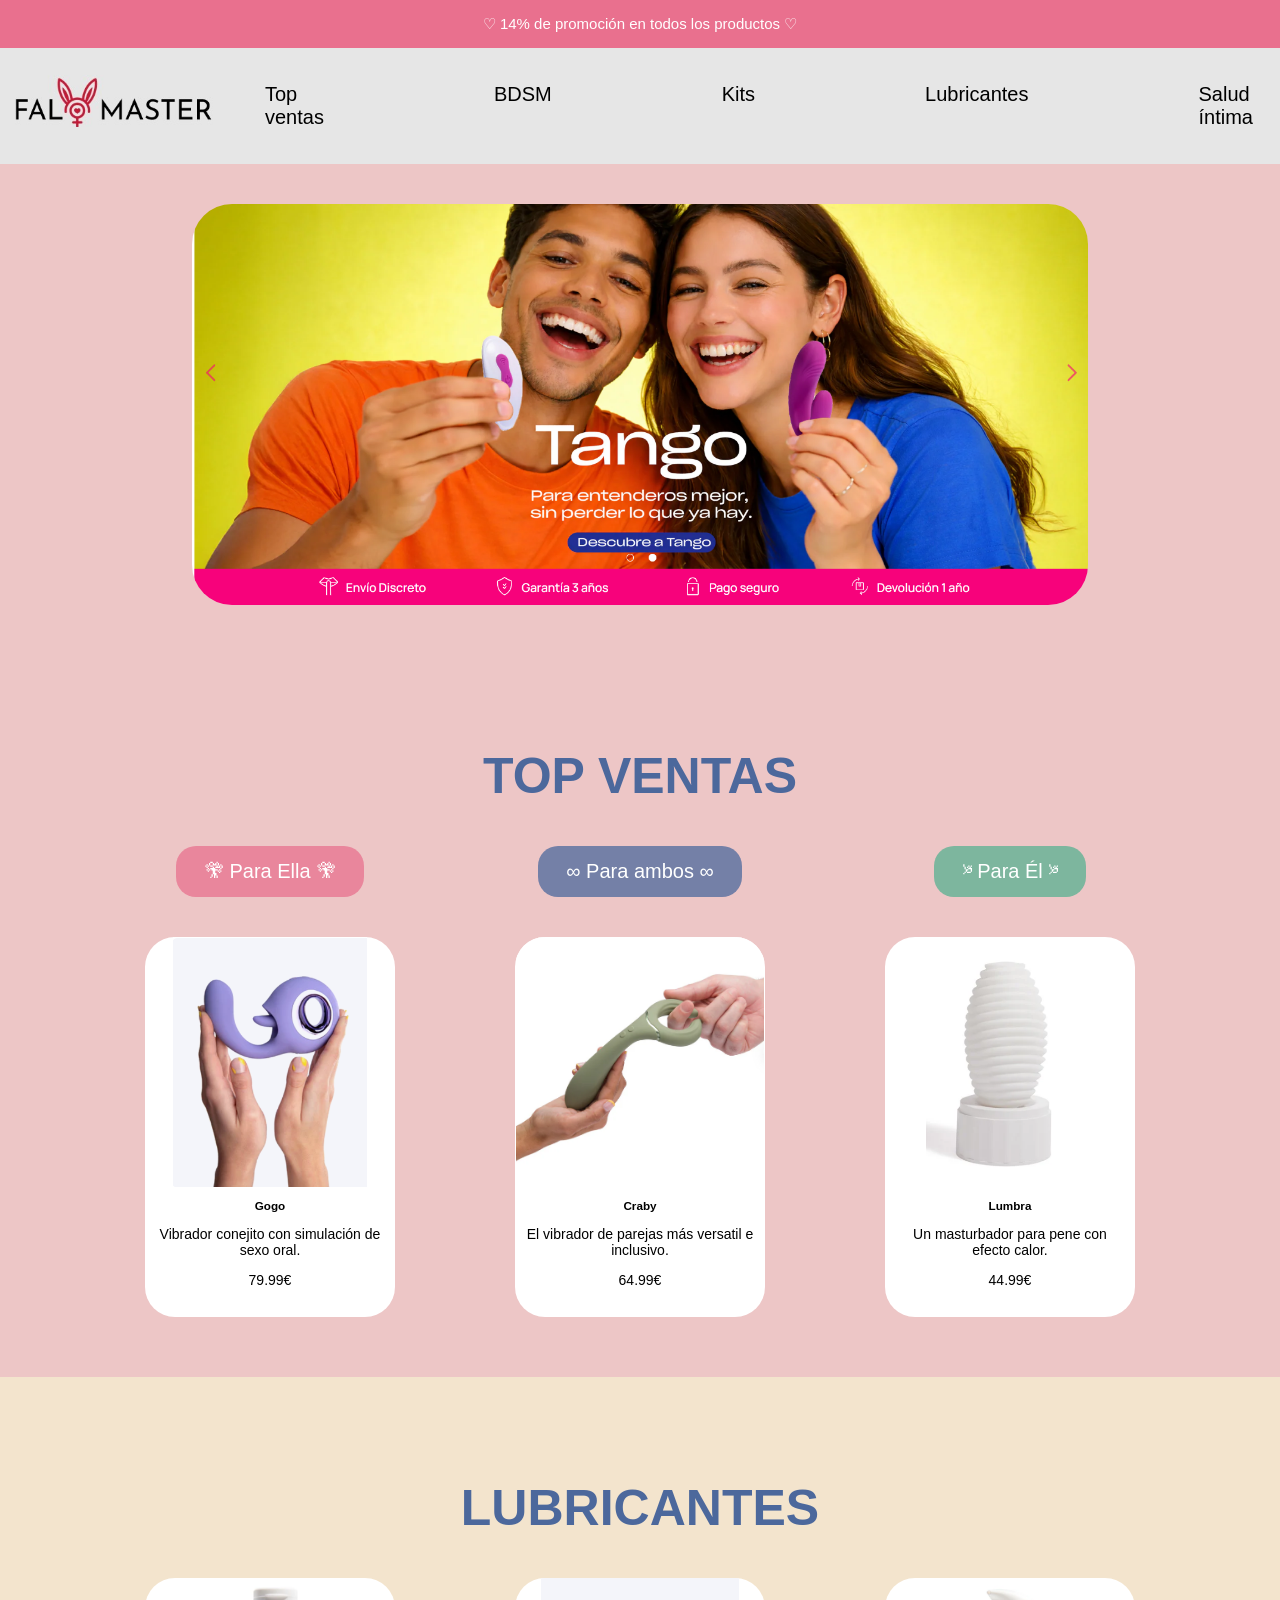
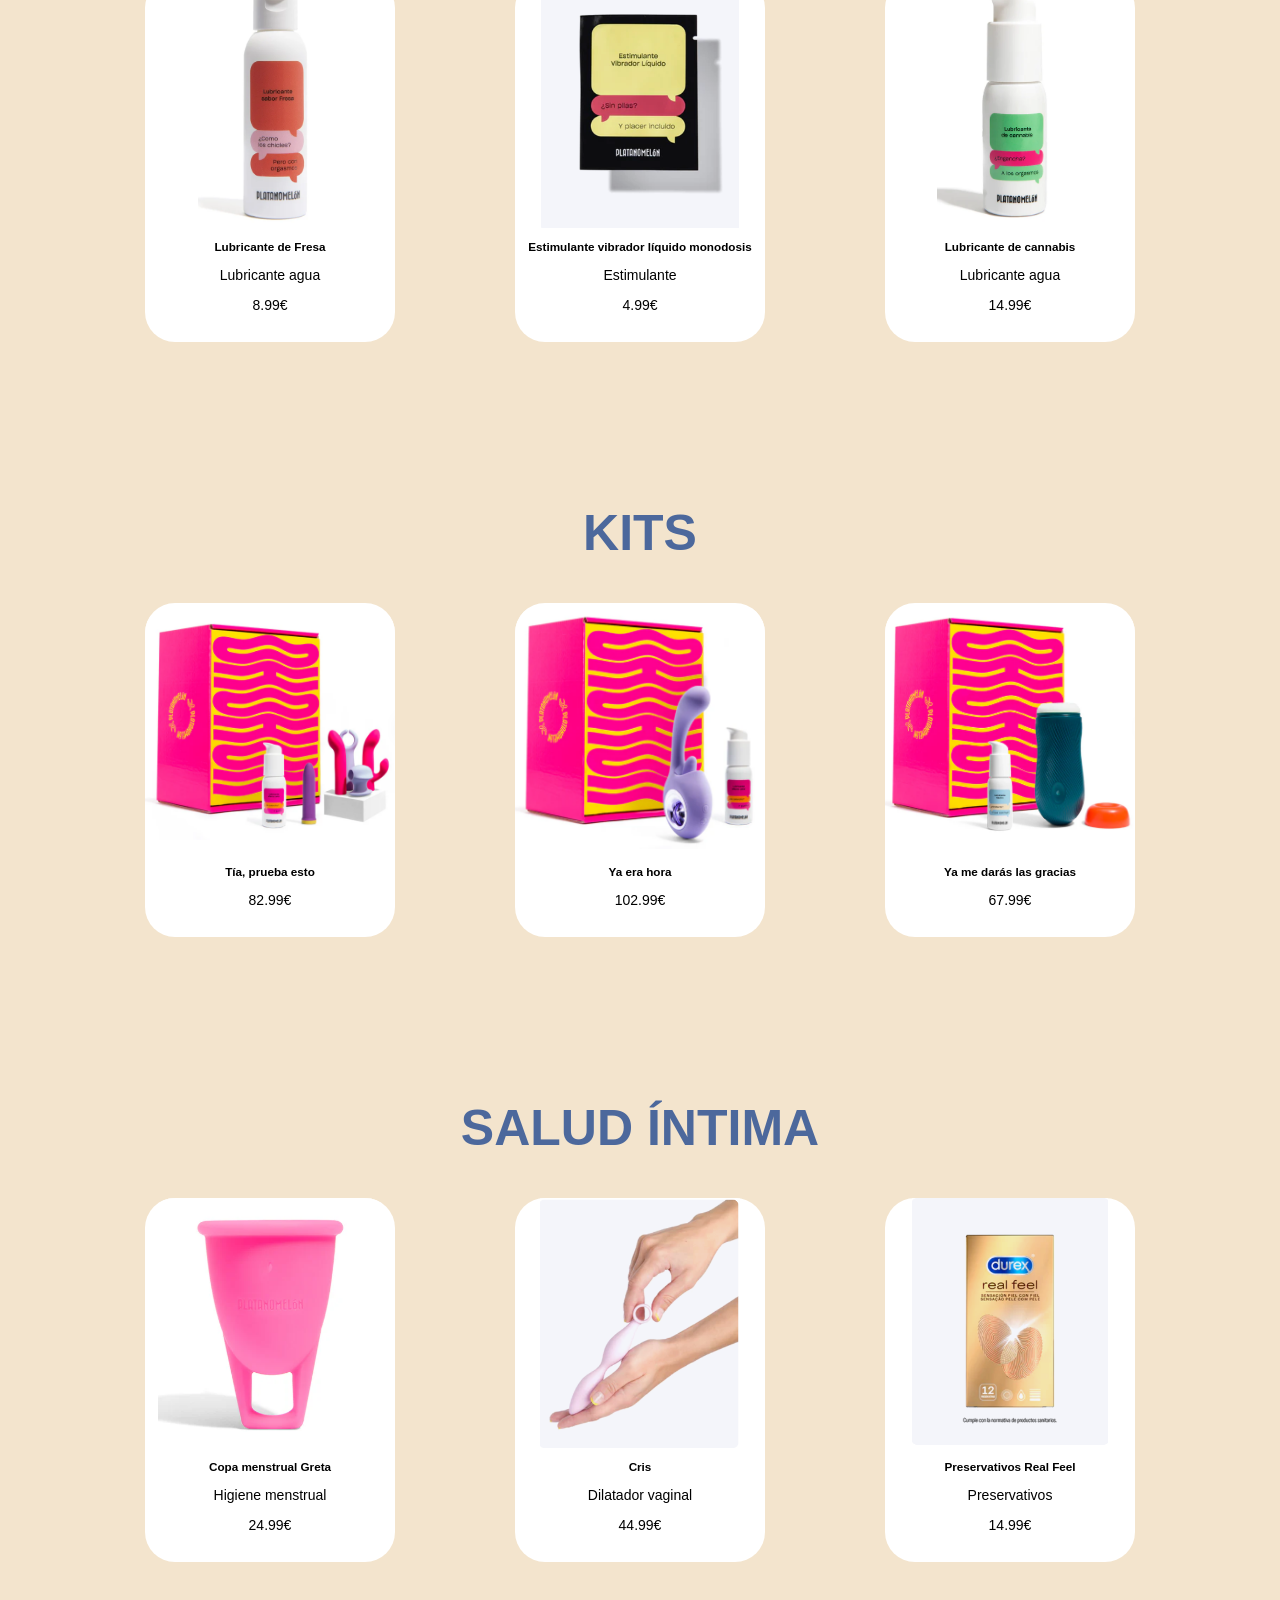
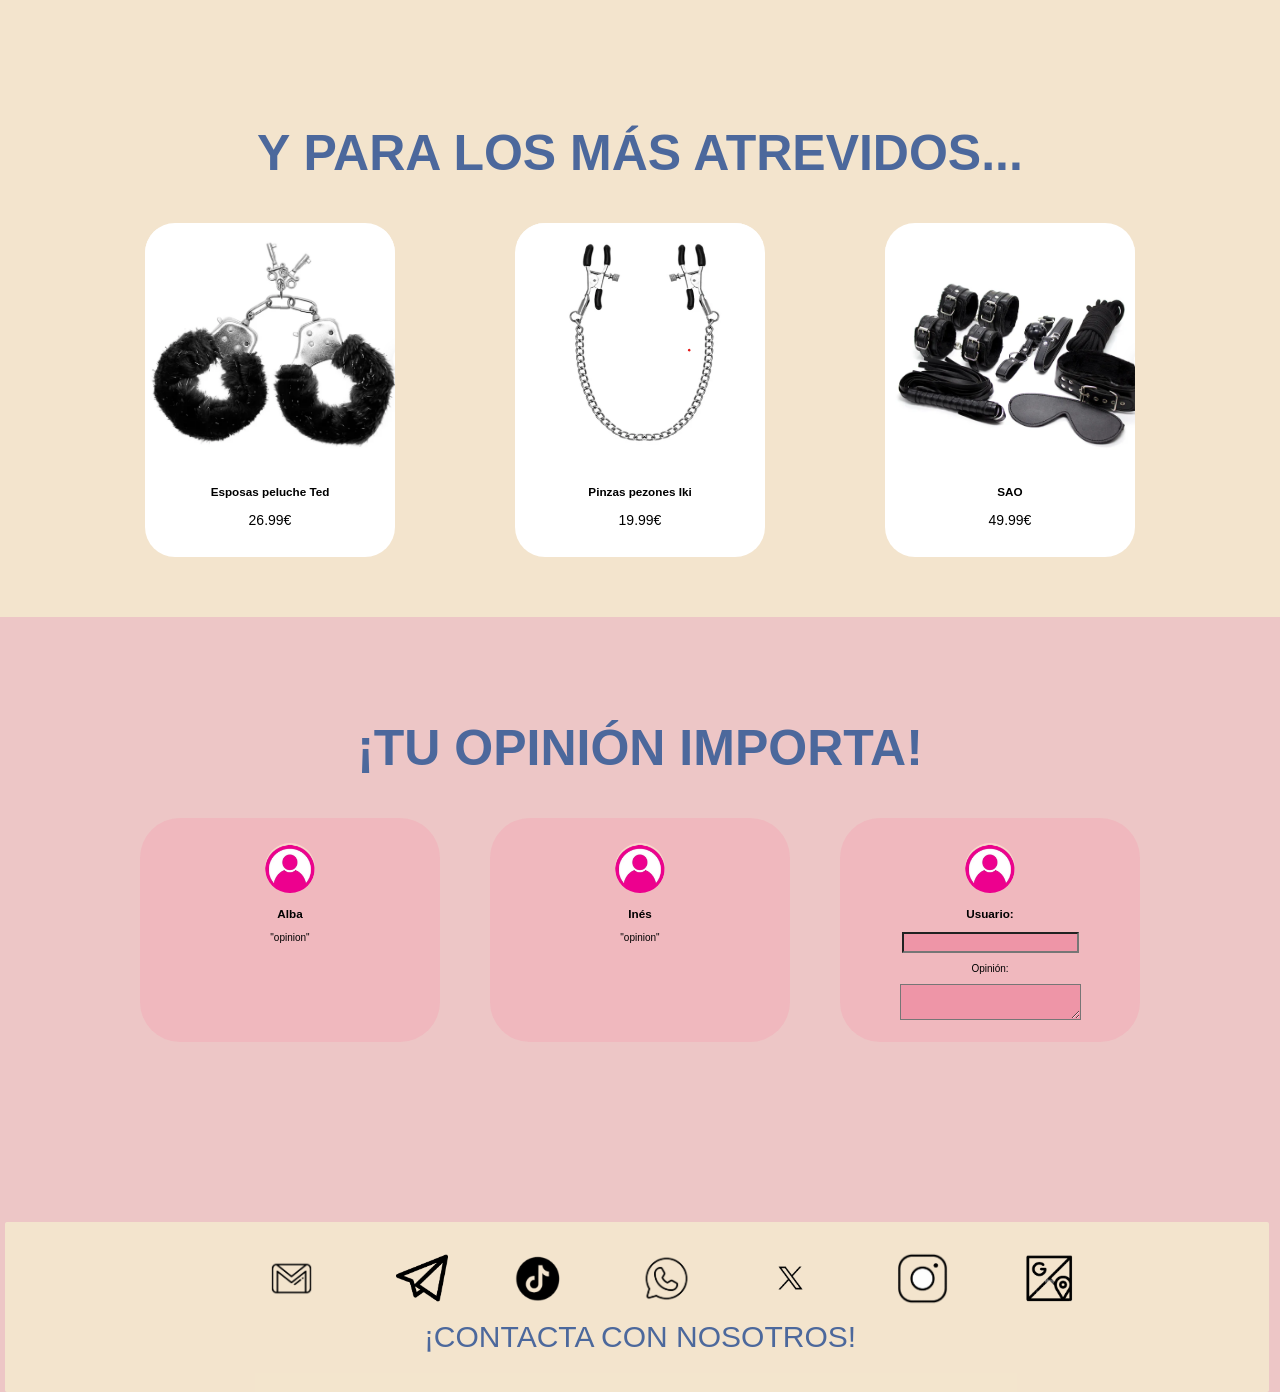
==== commit 8e0e9bd1: "Mergeo" ====
--- a/codigo.html
+++ b/codigo.html
@@ -203,8 +203,8 @@
 
   <!-- ==== Footer ==== -->
   <footer class="footer">
-  
     <div class="footer-fondo"></div>
+     <div style="align-items: center;"></div>
     <img class="footer-img footer-img-1" src="/Trabajo Web/gmail.png"  alt="">
     <img class="footer-img footer-img-2" src="/Trabajo Web/telegram.png"  alt="">
     <img class="footer-img footer-img-3" src="/Trabajo Web/tiktok.png" alt="">
@@ -212,6 +212,7 @@
     <img class="footer-img footer-img-5" src="/Trabajo Web/x.png" alt="">
     <img class="footer-img footer-img-6" src="/Trabajo Web/instagram.png" alt="">
    <a href="https://www.google.com/maps/place/Atr%C3%A9vete+SexShop+-+Sevilla+Este/@37.401739,-5.920882,3a,75y,159.78h,93.03t/data=!3m7!1e1!3m5!1skhONkAL0PeHpS5PeguBFUA!2e0!6shttps:%2F%2Fstreetviewpixels-pa.googleapis.com%2Fv1%2Fthumbnail%3Fcb_client%3Dmaps_sv.tactile%26w%3D900%26h%3D600%26pitch%3D-3.031656197520846%26panoid%3DkhONkAL0PeHpS5PeguBFUA%26yaw%3D159.78487681413384!7i16384!8i8192!4m6!3m5!1s0xd126f359506ad3d:0x9b6b9486eaa32db4!8m2!3d37.4015964!4d-5.920826!16s%2Fg%2F1tgx7wcr?entry=ttu&g_ep=EgoyMDI2MDIxMS4wIKXMDSoASAFQAw%3D%3D"> <img class="footer-img footer-img-7" src="/Trabajo Web/google.png" alt=""></a>
+   </div>
       <h3 class="footer-title">¡CONTACTA CON NOSOTROS!</h3>
   </footer>
 
--- a/diseño.css
+++ b/diseño.css
@@ -128,6 +128,12 @@
   background: white;
   border-radius: 30px;
   padding-bottom: 15px;
+  cursor: pointer;
+  transition: background-color 0.4s ease, transform 0.3s ease;
+}
+.cuadro:hover {
+  transform: scale(1.1);
+
 }
 
 .cuadro img {
@@ -192,13 +198,14 @@
 .footer {
   position: relative;
   width: 100%;
-  height: 260px; 
+  height: 220px; 
   margin-top: 40px;
+  align-items: center;
 }
 
 .footer-title {
   position: absolute;
-  top: 200px;     
+  top: 180px;     
   left: 50%;
   transform: translateX(-50%);
   margin: 0;
@@ -212,39 +219,37 @@
   top: 80px;    
   left: 5px;
   right: 11px;   
-  height: 180px;
-  background: #e6e6e6;
+  height: 170px;
+  background: #f7f7d29f;
   border-radius: 2px;
 }
 
 .footer-img {
-  margin-left: 60px;
   position: absolute;
   height: 53px;
   width: 53px;
   object-fit:contain;
-  top: 95px;
+  top: 110px;
 }
 .footer-img-1 { 
-  left: 196px; width: 71px; 
-}      /* image9 */
+  left: 20%; width: 71px; 
+}   
 .footer-img-2 {
-  left: 379px; width: 75.761px; height: 52.669px; /* image5 */
- 
+  left: 30%; width: 75.761px; height: 52.669px;
 }
 .footer-img-3 { 
-  left: 563px; 
+  left: 40%; 
 }                 
 .footer-img-4 { 
-  left: 719px; 
+  left: 50%; 
 }                  
 .footer-img-5 { 
-  left: 877px; width: 45px; 
+  left: 60%; width: 45px; 
 }      
 .footer-img-6 { 
-  left: 1046px; 
+  left: 70%; 
 }
 .footer-img-7 { 
-  left: 1202px; 
+  left: 80%; 
 }                   
 
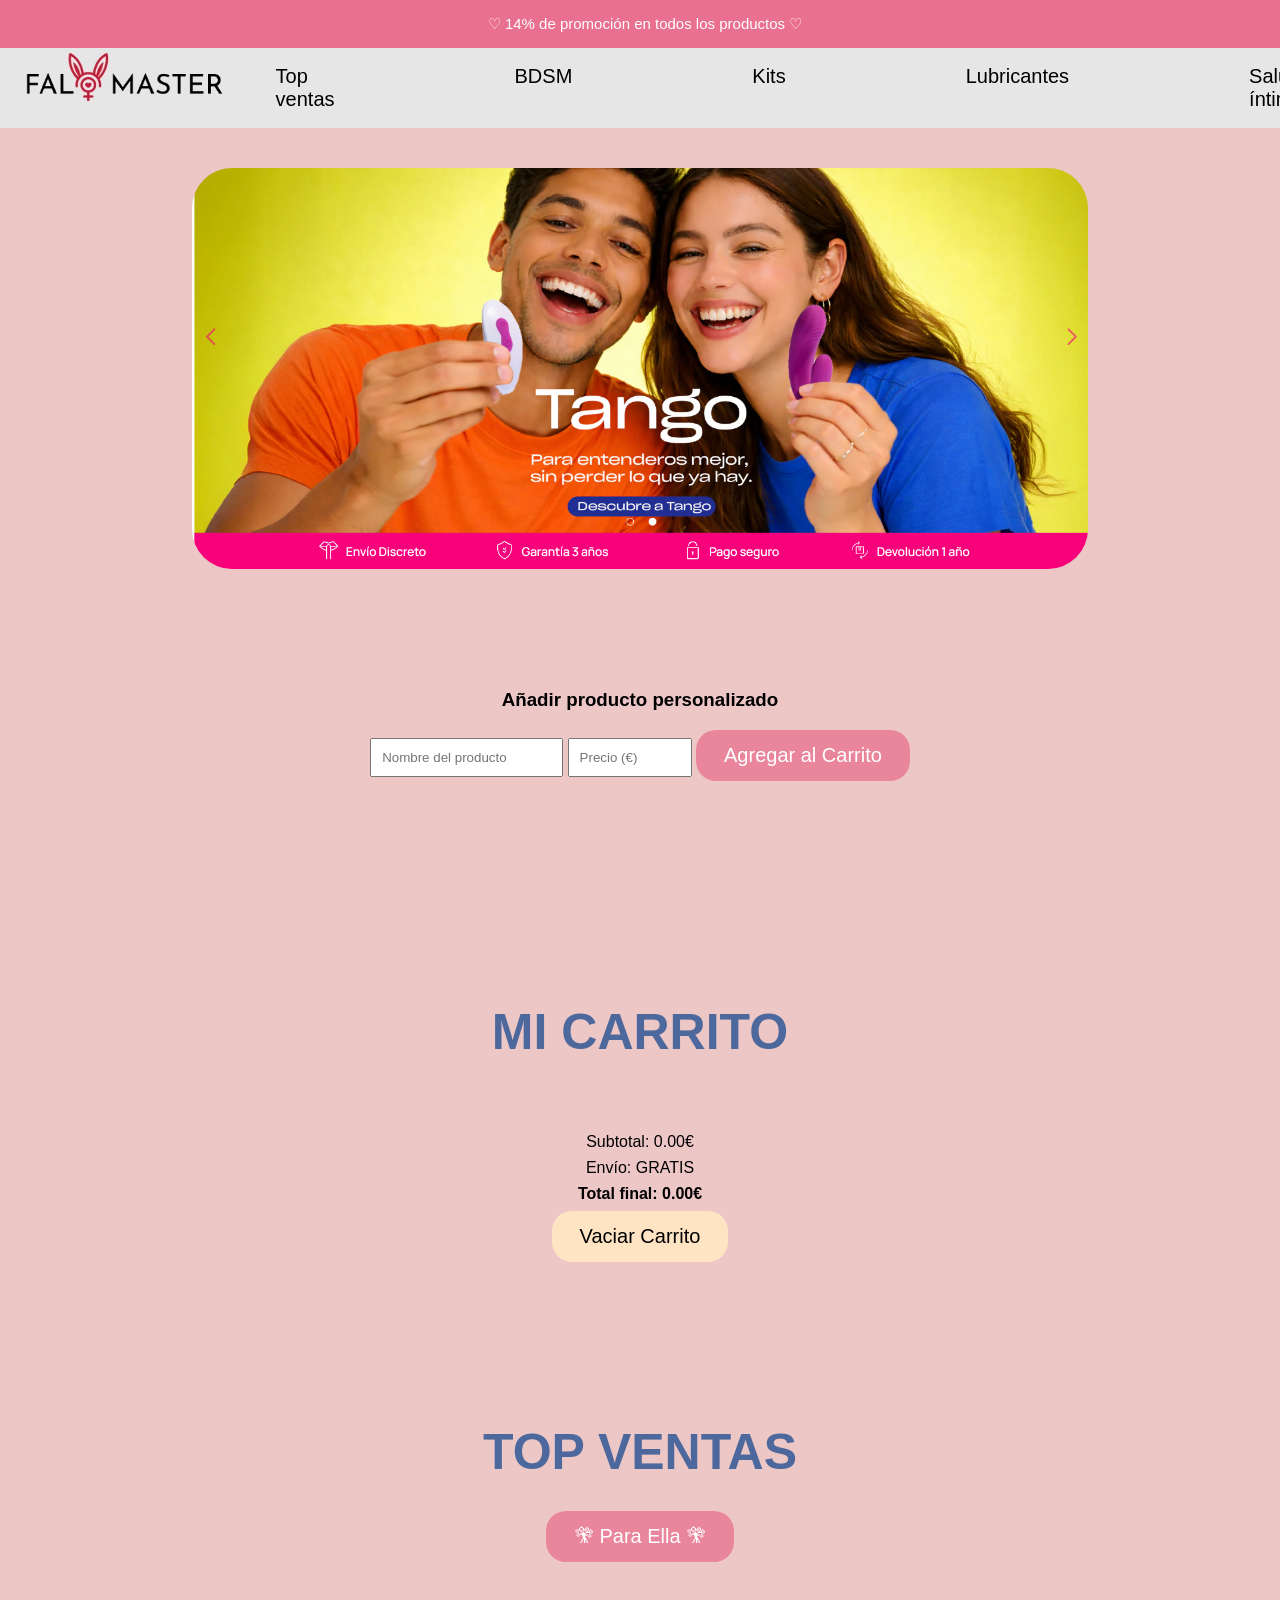
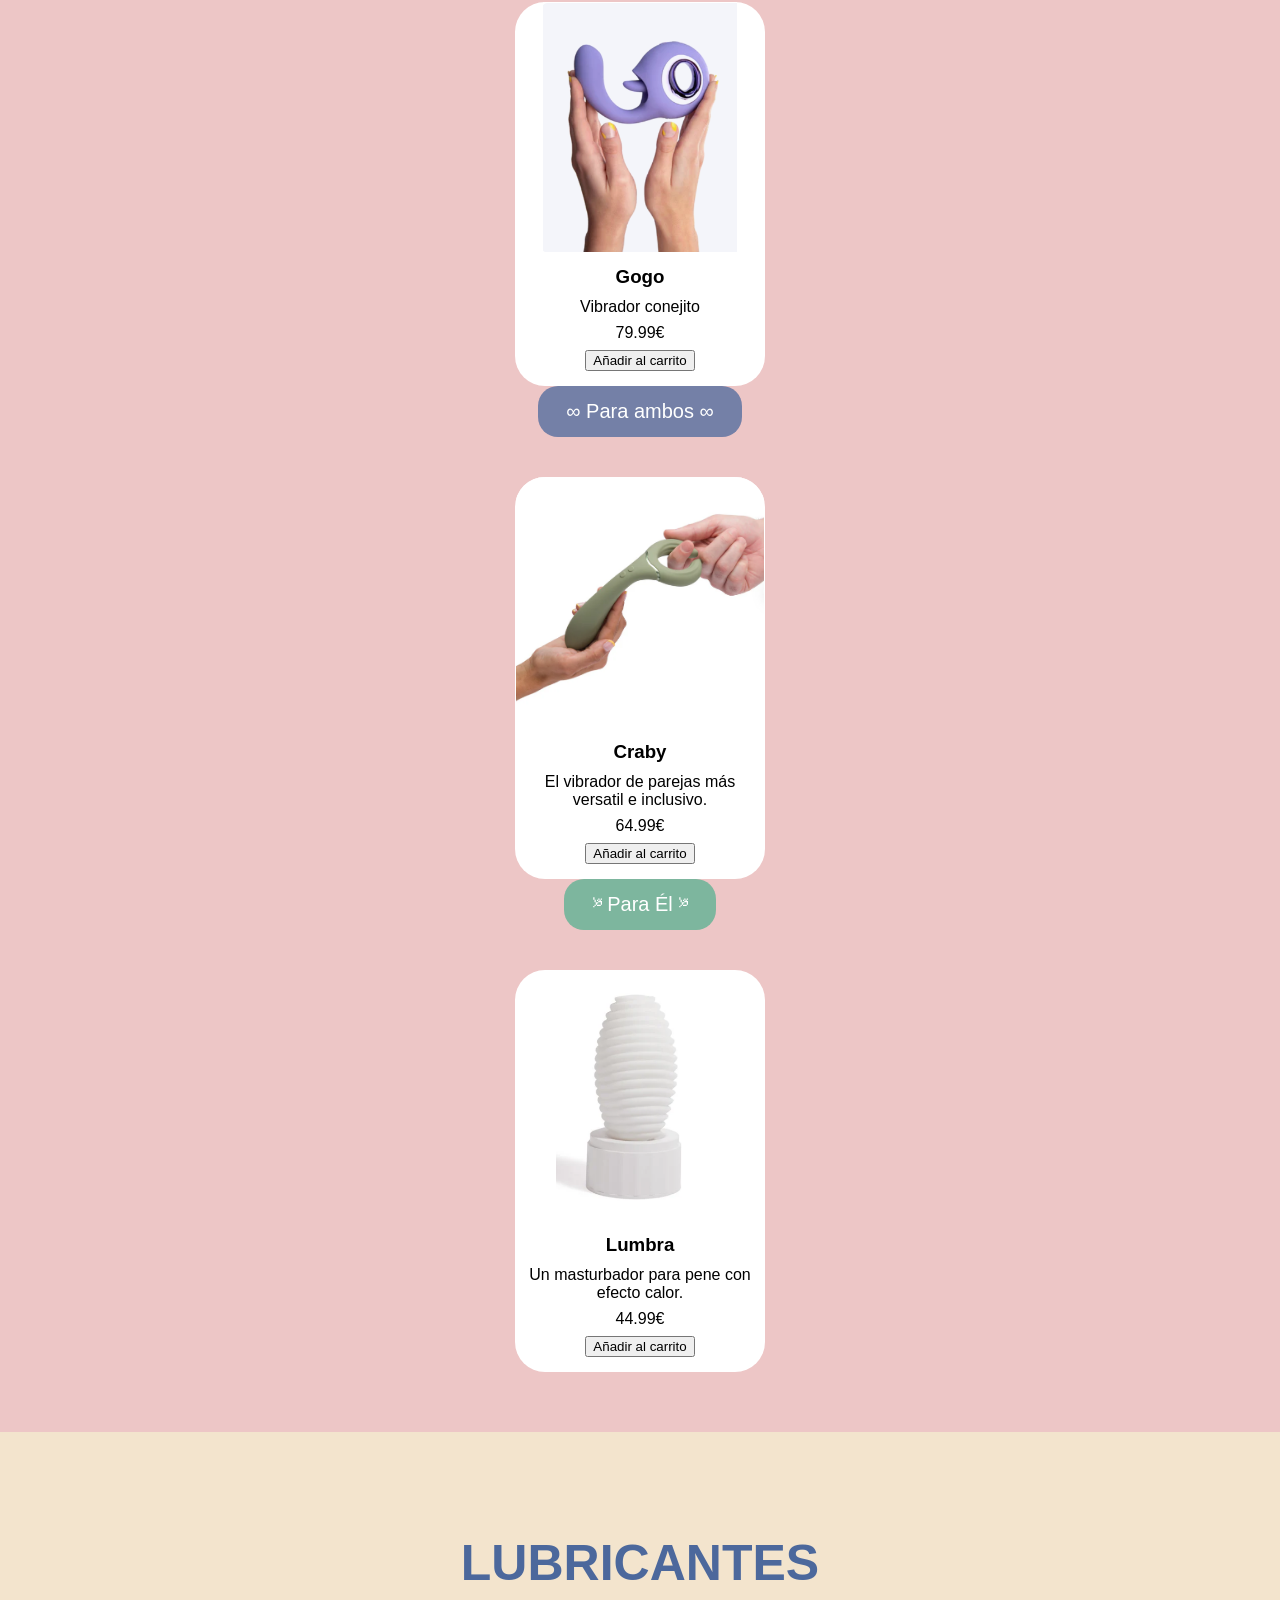
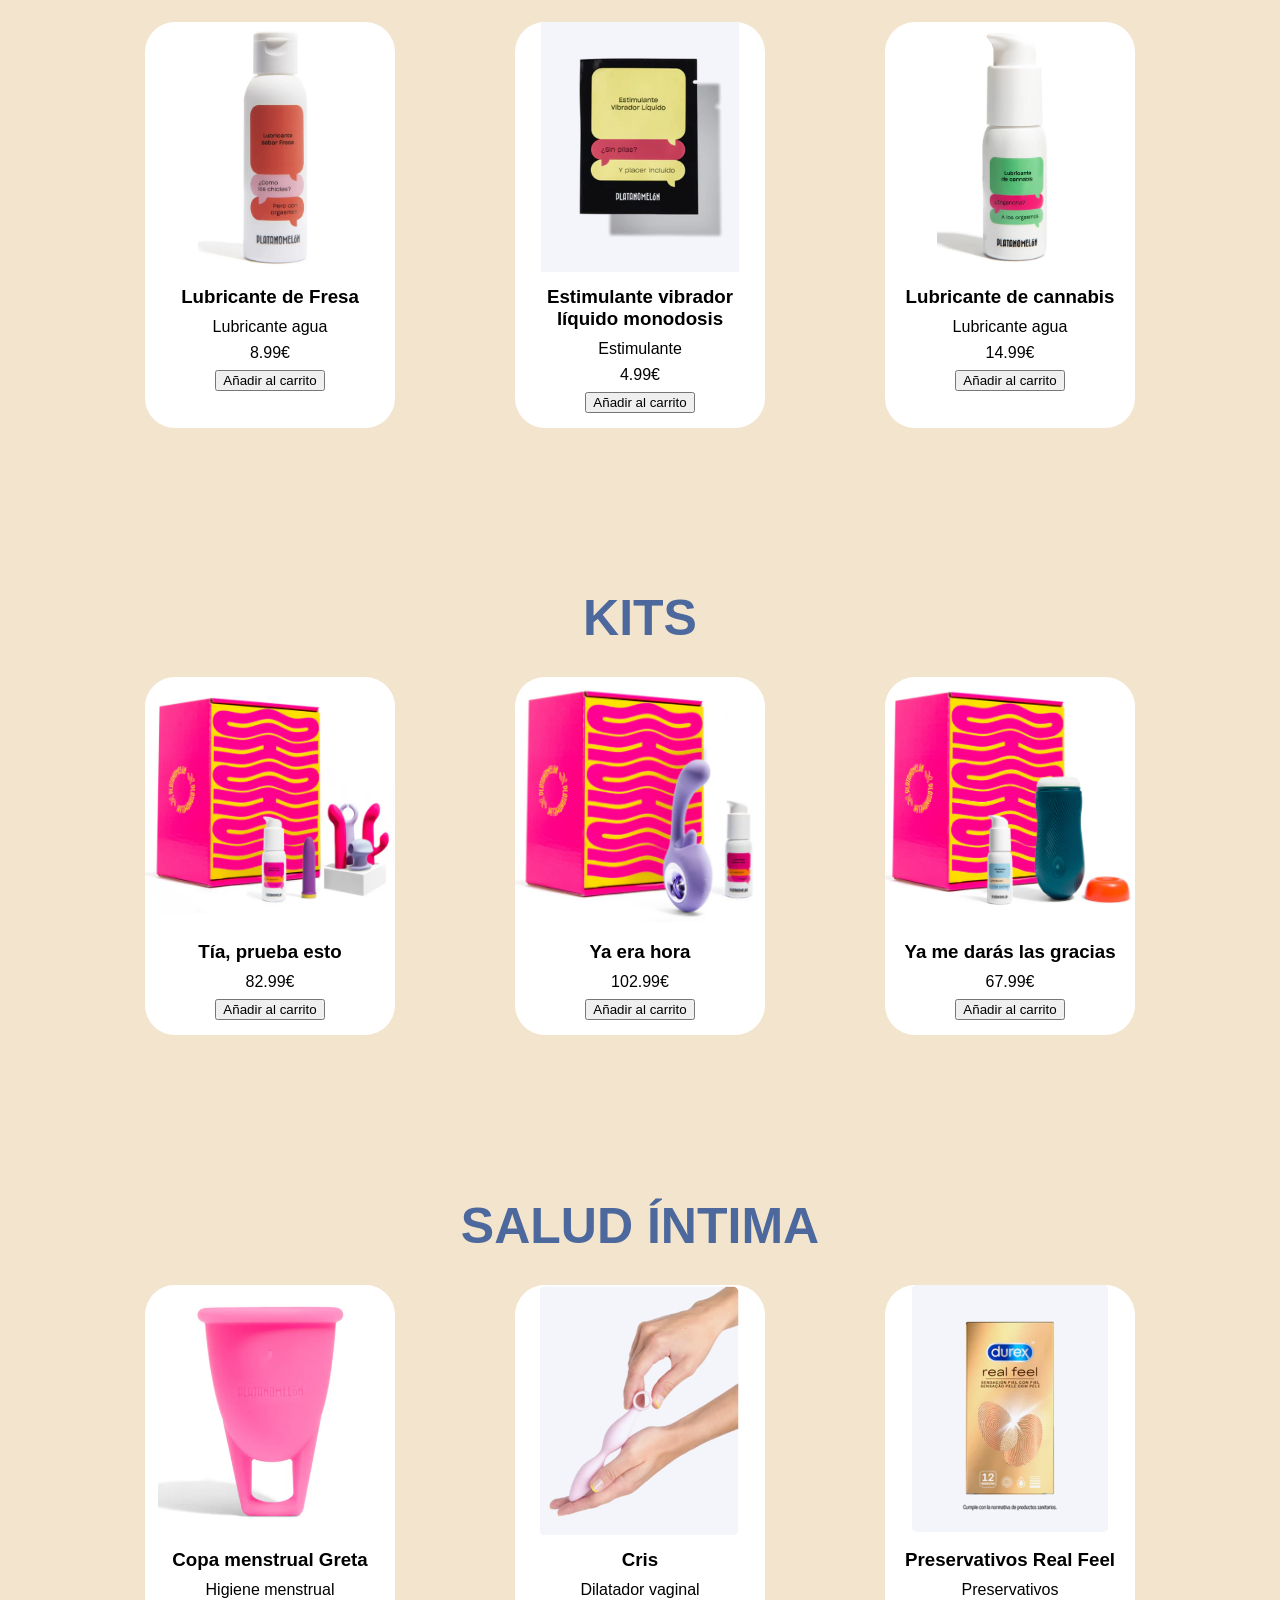
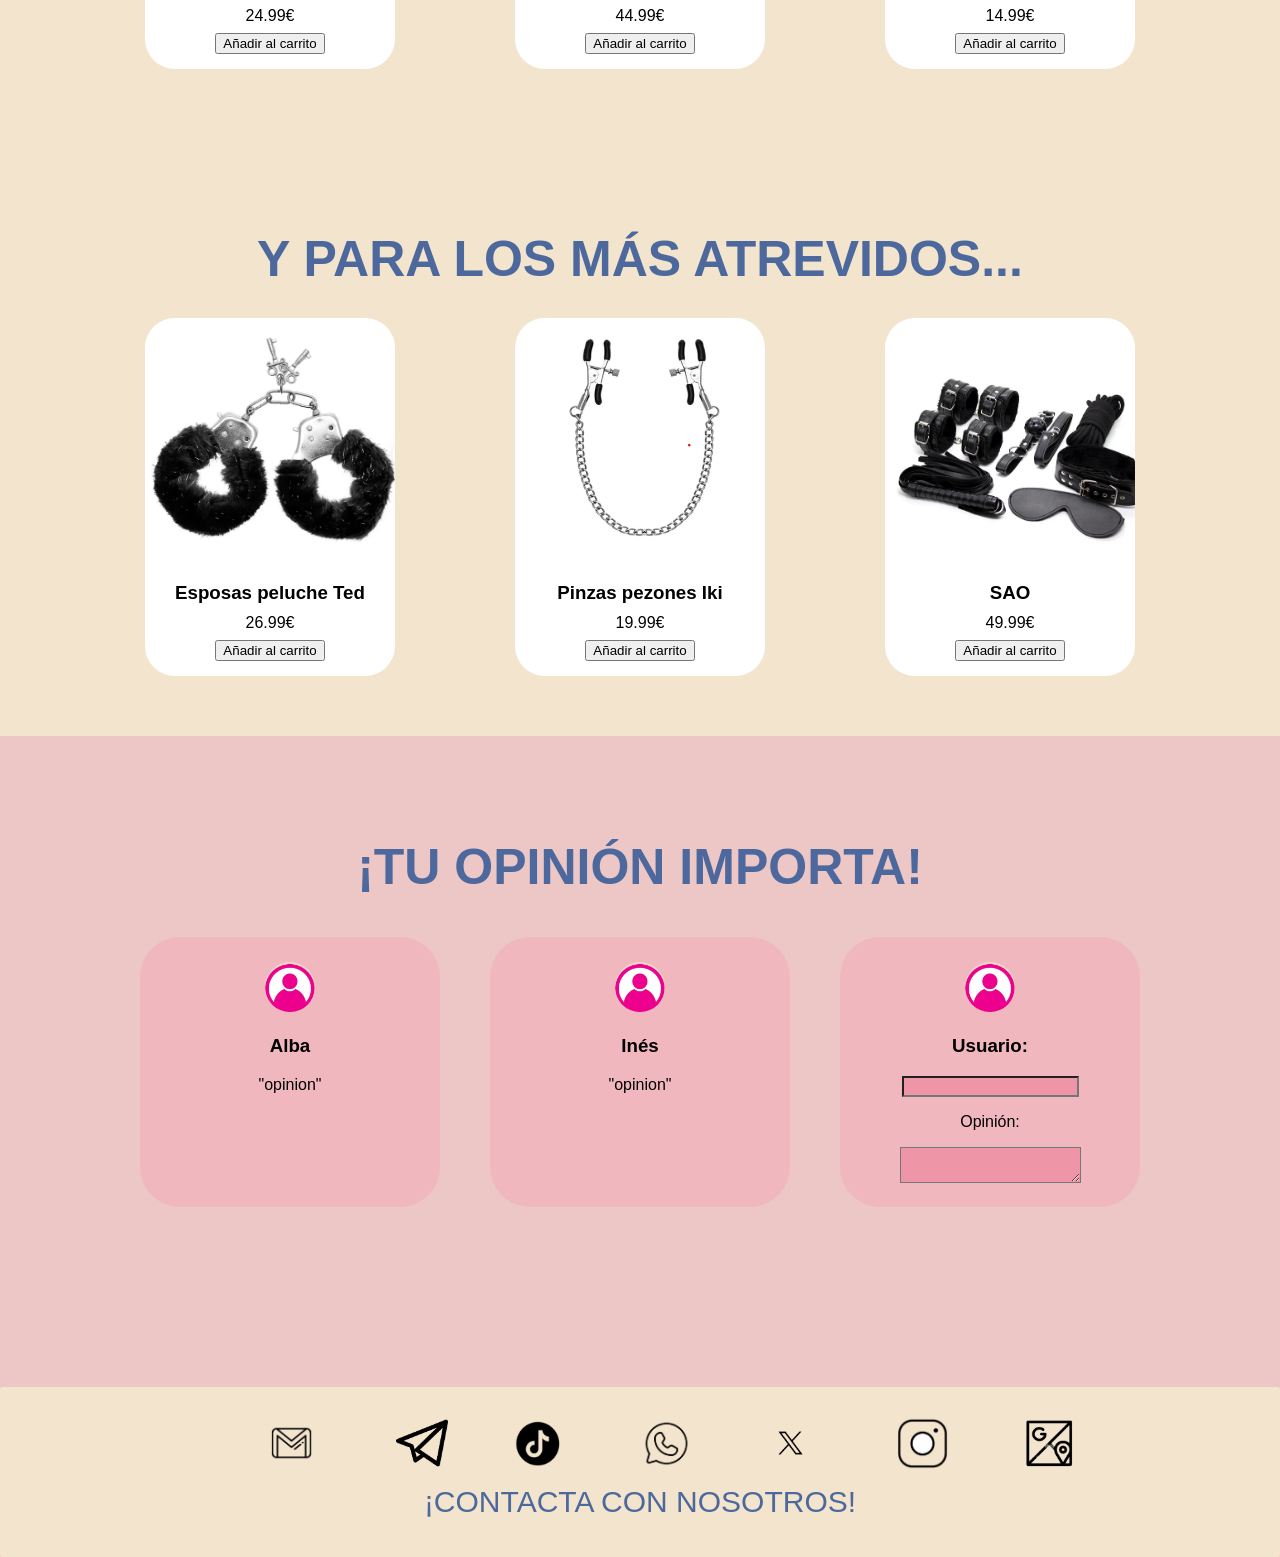
==== commit 53bcb554: "implantación de un carrito de la compra, gestión del carrito, calculo total del precio, filtrar por " ====
--- a/codigo.html
+++ b/codigo.html
@@ -4,6 +4,7 @@
   <meta charset="UTF-8">
   <title>Falo Master</title>
   <link rel="stylesheet" href="diseño.css">
+  <script src="java.js"></script>
 </head>
 
 <body>
@@ -14,21 +15,45 @@
   </header>
 
   <grid class="menu">
-    <img src="/Trabajo Web/logo.jpeg" alt="logo" class="logo">
+    <img src="Trabajo_Web/logo.jpeg" alt="logo" class="logo">
     <ul>
       <p>Top ventas</p>
       <p>BDSM</p>
       <p>Kits</p>
       <p>Lubricantes</p>
       <p>Salud íntima</p>
-      <img src="/Trabajo Web/carrito2.png" class="carrito" style="margin-right: 10px;">
-      <img src="/Trabajo Web/Usuario.png" class="perfil" style="margin-right: 10px;">
+      <grid class="menu">
+    <img src="Trabajo_Web/carrito2.png" class="carrito">
+    <span id="contador-carrito">0</span>
+      <button id="btn-sesion" onclick="abrirModalSesion()"
+    style="background:none;border:none;color:inherit;cursor:pointer;font-size:16px;">
+    Acceder
+</button>
     </ul>
   </grid>
 
   <section class="inicio">
-    <img src="/Trabajo Web/FotoInicio.png" alt="banner principal">
-  </section>
+    <img src="Trabajo_Web/FotoInicio.png" alt="banner principal">
+  </section>
+
+  <section class="bloque">
+    <div style="text-align: center; margin: 20px;">
+        <h3>Añadir producto personalizado</h3>
+        <input type="text" id="input-nombre" placeholder="Nombre del producto" style="padding: 10px;">
+        <input type="number" id="input-precio" placeholder="Precio (€)" style="padding: 10px; width: 100px;">
+        
+        <button class="btn rosa" onclick="agregarDesdeInput()">Agregar al Carrito</button>
+    </div>
+</section>
+
+<section class="bloque">
+  <h2>MI CARRITO</h2>
+  <ul id="lista-carrito"></ul>
+<p>Subtotal: <span id="total-precio">0</span>€</p>
+<p>Envío:    <span id="coste-envio">—</span></p>
+<p><strong>Total final: <span id="total-con-envio">0</span>€</strong></p>
+  <button class="btn" onclick="vaciarCarrito()" style="background-color: bisque;color: black;">Vaciar Carrito</button>
+</section>
 
   <!-- ==== TOP VENTAS ==== -->
   <section class="bloque">
@@ -37,31 +62,33 @@
     <div class="productos">
       <div style="align-items: center;">
         <button class="btn rosa">🎕 Para Ella 🎕</button>
-        <div class="cuadro">
-        <img src="/Trabajo Web/FotoElla.png">
-        <h3>Gogo</h3>
-        <p>Vibrador conejito con simulación de sexo oral.</p>
-        <p>79.99€</p>
-      </div>
-      </div>
+         <div class="cuadro">
+    <img src="Trabajo_Web/FotoElla.png">
+    <h3 class="prod-nombre">Gogo</h3>
+    <p>Vibrador conejito</p>
+    <p><span class="prod-precio">79.99</span>€</p>
+    <button class="btn-add" onclick="agregarCarrito('Gogo', 79.99)">Añadir al carrito</button>
+</div>
       
-      
+    
 <div style="align-items: center;">
   <button class="btn azul">∞ Para ambos ∞</button>
       <div class="cuadro">
-        <img src="/Trabajo Web/FotoAmbos.png">
-        <h3>Craby</h3>
+        <img src="Trabajo_Web/FotoAmbos.png">
+        <h3 class="prod-nombre">Craby</h3>
         <p>El vibrador de parejas más versatil e inclusivo.</p>
-        <p>64.99€</p>
+        <p><span class="prod-precio">64.99€</span></p>
+        <button class="btn-add" onclick="agregarCarrito('Craby', 64.99)">Añadir al carrito</button>
       </div>
       </div>
 <div style="align-items: center;">
    <button class="btn verde">༯ Para Él ༯</button>
       <div class="cuadro">
-        <img src="/Trabajo Web/FotoEl.png">
-        <h3>Lumbra</h3>
+        <img src="Trabajo_Web/FotoEl.png">
+        <h3 class="prod-nombre">Lumbra</h3>
         <p>Un masturbador para pene con efecto calor.</p>
-        <p>44.99€</p>
+        <p><span class="prod-precio">44.99€</span></p>
+        <button class="btn-add" onclick="agregarCarrito('Lumbra', 44.99)">Añadir al carrito</button>
       </div>
       </div>
     </div>
@@ -73,24 +100,27 @@
 
     <div class="productos">
       <div class="cuadro">
-        <img src="/Trabajo Web/LubriFresa.png">
-        <h3>Lubricante de Fresa</h3>
+        <img src="Trabajo_Web/LubriFresa.png">
+        <h3 class="prod-nombre">Lubricante de Fresa</h3>
         <p>Lubricante agua</p>
-        <p>8.99€</p>
-      </div>
-
-      <div class="cuadro">
-        <img src="/Trabajo Web/Estimulante.png">
-        <h3>Estimulante vibrador líquido monodosis</h3>
+        <p><span class="prod-precio">8.99€</span></p>
+        <button class="btn-add" onclick="agregarCarrito('Lubricante de Fresa', 8.99)">Añadir al carrito</button>
+      </div>
+
+      <div class="cuadro">
+        <img src="Trabajo_Web/Estimulante.png">
+        <h3 class="prod-nombre">Estimulante vibrador líquido monodosis</h3>
         <p>Estimulante</p>
-        <p>4.99€</p>
-      </div>
-
-      <div class="cuadro">
-        <img src="/Trabajo Web/lubricannabis.png">
-        <h3>Lubricante de cannabis</h3>
+        <p><span class="prod-precio">4.99€</span></p>
+        <button class="btn-add" onclick="agregarCarrito('Estimulante vibrador líquido monodosis', 4.99)">Añadir al carrito</button>
+      </div>
+
+      <div class="cuadro">
+        <img src="Trabajo_Web/lubricannabis.png">
+        <h3 class="prod-nombre">Lubricante de cannabis</h3>
         <p>Lubricante agua</p>
-        <p>14.99€</p>
+        <p><span class="prod-precio">14.99€</span></p>
+        <button class="btn-add" onclick="agregarCarrito('Lubricante de cannabis', 14.99)">Añadir al carrito</button>
       </div>
     </div>
   </section>
@@ -101,21 +131,24 @@
 
     <div class="productos">
       <div class="cuadro">
-        <img src="/Trabajo Web/kit1.png">
-        <h3>Tía, prueba esto</h3>
-        <p>82.99€</p>
-      </div>
-
-      <div class="cuadro">
-        <img src="/Trabajo Web/kit2.png">
-        <h3>Ya era hora</h3>
-        <p>102.99€</p>
-      </div>
-
-      <div class="cuadro">
-        <img src="/Trabajo Web/kit3.png">
-        <h3>Ya me darás las gracias</h3>
-        <p>67.99€</p>
+        <img src="Trabajo_Web/kit1.png">
+        <h3 class="prod-nombre">Tía, prueba esto</h3>
+        <p><span class="prod-precio">82.99€</span></p>
+        <button class="btn-add" onclick="agregarCarrito('Tía, prueba esto', 82.99)">Añadir al carrito</button>
+      </div>
+
+      <div class="cuadro">
+        <img src="Trabajo_Web/kit2.png">
+        <h3 class="prod-nombre">Ya era hora</h3>
+        <p><span class="prod-precio">102.99€</span></p>
+        <button class="btn-add" onclick="agregarCarrito('Ya era hora', 102.99)">Añadir al carrito</button>
+      </div>
+
+      <div class="cuadro">
+        <img src="Trabajo_Web/kit3.png">
+        <h3 class="prod-nombre">Ya me darás las gracias</h3>
+        <p><span class="prod-precio">67.99€</span></p>
+        <button class="btn-add" onclick="agregarCarrito('Ya me darás las gracias', 67.99)">Añadir al carrito</button>
       </div>
     </div>
   </section>
@@ -126,24 +159,27 @@
 
     <div class="productos">
       <div class="cuadro">
-        <img src="/Trabajo Web/Copa.png">
-        <h3>Copa menstrual Greta</h3>
+        <img src="Trabajo_Web/Copa.png">
+        <h3 class="prod-nombre">Copa menstrual Greta</h3>
         <p>Higiene menstrual</p>
-        <p>24.99€</p>
-      </div>
-
-      <div class="cuadro">
-        <img src="/Trabajo Web/Dilatador.png">
-        <h3>Cris</h3>
+        <p><span class="prod-precio">24.99€</span></p>
+        <button class="btn-add" onclick="agregarCarrito('Copa menstrual Greta', 24.99)">Añadir al carrito</button>
+      </div>
+
+      <div class="cuadro">
+        <img src="Trabajo_Web/Dilatador.png">
+        <h3 class="prod-nombre">Cris</h3>
         <p>Dilatador vaginal</p>
-        <p>44.99€</p>
-      </div>
-
-      <div class="cuadro">
-        <img src="/Trabajo Web/Durex.png">
-        <h3>Preservativos Real Feel</h3>
+        <p><span class="prod-precio">44.99€</span></p>
+        <button class="btn-add" onclick="agregarCarrito('Dilatador vaginal', 44.99)">Añadir al carrito</button>
+      </div>
+
+      <div class="cuadro">
+        <img src="Trabajo_Web/Durex.png">
+        <h3 class="prod-nombre">Preservativos Real Feel</h3>
         <p>Preservativos</p>
-         <p>14.99€</p>
+         <p><span class="prod-precio">14.99€</span></p>
+         <button class="btn-add" onclick="agregarCarrito('Preservativos Real Feel', 14.99)">Añadir al carrito</button>
       </div>
     </div>
   </section>
@@ -154,24 +190,28 @@
 
     <div class="productos">
       <div class="cuadro">
-        <img src="/Trabajo Web/Esposas.png">
-        <h3>Esposas peluche Ted</h3>
-        <p>26.99€</p>
-      </div>
-
-      <div class="cuadro">
-        <img src="/Trabajo Web/Pezones.png">
-        <h3>Pinzas pezones Iki</h3>
-        <p>19.99€</p>
-      </div>
-
-      <div class="cuadro">
-        <img src="/Trabajo Web/Bdsm2.png">
-        <h3>SAO</h3>
-        <p>49.99€</p>
-      </div>
-    </div>
-  </section>
+        <img src="Trabajo_Web/Esposas.png">
+        <h3 class="prod-nombre">Esposas peluche Ted</h3>
+        <p><span class="prod-precio">26.99€</span></p>
+        <button class="btn-add" onclick="agregarCarrito('Esposas peluche Ted', 26.99)">Añadir al carrito</button>
+      </div>
+
+      <div class="cuadro">
+        <img src="Trabajo_Web/Pezones.png">
+        <h3 class="prod-nombre">Pinzas pezones Iki</h3>
+        <p><span class="prod-precio">19.99€</span></p>
+        <button class="btn-add" onclick="agregarCarrito('Pinzas pezones Iki', 19.99)">Añadir al carrito</button>
+      </div>
+
+      <div class="cuadro">
+        <img src="Trabajo_Web/Bdsm2.png">
+        <h3 class="prod-nombre">SAO</h3>
+        <p><span class="prod-precio">49.99€</span></p>
+        <button class="btn-add" onclick="agregarCarrito('SAO', 49.99)">Añadir al carrito</button>
+      </div>
+    </div>
+  </section>
+ 
 
   <!-- ==== OPINIONES ==== -->
   <section class="opiniones">
@@ -180,19 +220,19 @@
     <div class="opiniones-grid">
 
       <div class="opinion">
-        <img src="/Trabajo Web/Usuario.png" class="perfil">
+        <img src="Trabajo_Web/Usuario.png" class="perfil">
         <h3>Alba</h3>
         <p>"opinion"</p>
       </div>
 
       <div class="opinion">
-        <img src="/Trabajo Web/Usuario.png" class="perfil">
+        <img src="Trabajo_Web/Usuario.png" class="perfil">
         <h3>Inés</h3>
         <p>"opinion"</p>
       </div>
 
       <div class="opinion">
-        <img src="/Trabajo Web/Usuario.png" class="perfil">
+        <img src="Trabajo_Web/Usuario.png" class="perfil">
         <h3>Usuario: </h3>
         <input style="background-color:rgba(234, 94, 129, 0.39) ;">
         <p>Opinión:</p>
@@ -205,12 +245,12 @@
   <footer class="footer">
     <div class="footer-fondo"></div>
      <div style="align-items: center;"></div>
-    <img class="footer-img footer-img-1" src="/Trabajo Web/gmail.png"  alt="">
-    <img class="footer-img footer-img-2" src="/Trabajo Web/telegram.png"  alt="">
-    <img class="footer-img footer-img-3" src="/Trabajo Web/tiktok.png" alt="">
-    <img class="footer-img footer-img-4" src="/Trabajo Web/whatsapp.png" alt="">
-    <img class="footer-img footer-img-5" src="/Trabajo Web/x.png" alt="">
-    <img class="footer-img footer-img-6" src="/Trabajo Web/instagram.png" alt="">
+    <img class="footer-img footer-img-1" src="Trabajo_Web/gmail.png"  alt="">
+    <img class="footer-img footer-img-2" src="Trabajo_Web/telegram.png"  alt="">
+    <img class="footer-img footer-img-3" src="Trabajo_Web/tiktok.png" alt="">
+    <img class="footer-img footer-img-4" src="Trabajo_Web/whatsapp.png" alt="">
+    <img class="footer-img footer-img-5" src="Trabajo_Web/x.png" alt="">
+    <img class="footer-img footer-img-6" src="Trabajo_Web/instagram.png" alt="">
    <a href="https://www.google.com/maps/place/Atr%C3%A9vete+SexShop+-+Sevilla+Este/@37.401739,-5.920882,3a,75y,159.78h,93.03t/data=!3m7!1e1!3m5!1skhONkAL0PeHpS5PeguBFUA!2e0!6shttps:%2F%2Fstreetviewpixels-pa.googleapis.com%2Fv1%2Fthumbnail%3Fcb_client%3Dmaps_sv.tactile%26w%3D900%26h%3D600%26pitch%3D-3.031656197520846%26panoid%3DkhONkAL0PeHpS5PeguBFUA%26yaw%3D159.78487681413384!7i16384!8i8192!4m6!3m5!1s0xd126f359506ad3d:0x9b6b9486eaa32db4!8m2!3d37.4015964!4d-5.920826!16s%2Fg%2F1tgx7wcr?entry=ttu&g_ep=EgoyMDI2MDIxMS4wIKXMDSoASAFQAw%3D%3D"> <img class="footer-img footer-img-7" src="/Trabajo Web/google.png" alt=""></a>
    </div>
       <h3 class="footer-title">¡CONTACTA CON NOSOTROS!</h3>
--- a/diseño.css
+++ b/diseño.css
@@ -1,29 +1,112 @@
 /* movil */
-@media (min-width: 600px) {
-body{
-  flex-direction: column;
-  transition: all 0.5s ease;
-  gap:15px;
-  font-size: x-small;
-}
-.inicio img {
-  width: 40%;
-  display: block;
-  margin: 40px auto;
-  border-radius: 40px;
-}
-.bloque {
-  padding: 30px 60px;
-  text-align: center;
-}
-
+@media (max-width: 900px) {
+  body {
+    flex-direction: column;
+    transition: all 0.5s ease;
+    gap: 15%;
+    font-size: x-small;
+    overflow-x: hidden;
+    max-height: 50%;
+  }
+
+  .menu {
+    flex-direction: column; 
+    align-items: center!important;
+    padding: 10px -10px!important;
+    width: 100%!important;
+    height: 120px !important;
+     max-height: 10%;
+  }
+
+  .menu .logo {
+    width: 120px!important;
+    margin: 10px!important;
+
+  }
+
+  .menu ul {
+    flex-direction:row!important;
+    padding: 2px!important;
+    margin-top: -10%!important;
+    gap:6%;
+    text-align: center!important;
+   align-items: center;
+  }
+
+  .menu p {
+    margin: 10px 0!important;
+    text-align: center!important;
+    font-size: 18%!important;
+    gap: 2%;
+  }
+  .inicio img {
+    width: 20%;
+    margin: 20px auto;
+    border-radius: 20px;
+  }
+
+  .bloque {
+    padding: 30px 20px; 
+    text-align: center;
+  }
+
+  .bloque h2, .opiniones h2 {
+    font-size: 30px;
+  }
+
+  .selector {
+    flex-wrap: wrap;
+    gap: 10px;
+  }
+
+  .btn {
+    padding: 10px 20px;
+    font-size: 16px;
+    width: 80%;
+  }
+  .productos, .opiniones-grid {
+    flex-direction: column;
+    align-items: center;
+    gap: 30px;
+  }
+
+  .cuadro, .opinion {
+    width: 90%; 
+    max-width: 300px;
+  }
+
+  .footer {
+    height: auto;
+    padding-bottom: 10px;
+  }
+
+  .footer-fondo {
+    position: relative;
+    top: 0;
+    height: 250px;
+  }
+
+  .footer-img {
+    position: relative;
+    margin-right: 50%!important;
+    top: 20px;
+    max-height: 12%;
+    gap: 30%!important;
+  }
+
+  .footer-title {
+    position: relative;
+    top: 40px;
+    font-size: 20px;
+  }
 }
 
 body {
   margin: 0;
   font-family: Arial, sans-serif;
   background: #edc6c6;
-
+  width: 100%;
+  overflow-x: hidden;
 }
 
 /* Barra superior */
@@ -33,34 +116,40 @@
   text-align: center;
   padding: 0.1px 5px;
   font-size: 15px;
+  width: 100%;
 }
 
 /* Menú */
 .menu {
-  background: #e6e6e6;
-  padding: 5px 15px;
+  background: #e6e6e6;  
+  padding: -20% 10%;
   display: flex;
   align-items: center;
   justify-content: space-between;
+  width: 100%;
+  height: 80px;
 }
 
 .menu .logo {
+  margin-left: 2%;
   width: 200px;
-  margin-top: -10px;
+  margin-top: -25px;
 }
 
 .menu ul {
   display: flex;
   list-style: none;
-  gap: 30px;
-  margin-right: 30px;
+  gap: auto;
+  margin-right: 90px;
+  margin-top: 30px;
+
 }
 
 .menu p{
   font-size: 20px;
-  margin: 20px;
+  margin: 10px;
   margin-left: 10px;
-  margin-right: 130px;
+  margin-right: 170px;
 }
 
 /* Foto inicio */
@@ -217,10 +306,9 @@
 .footer-fondo {
   position: absolute;
   top: 80px;    
-  left: 5px;
-  right: 11px;   
   height: 170px;
   background: #f7f7d29f;
+  width: 100%;
   border-radius: 2px;
 }
 
@@ -252,4 +340,26 @@
 .footer-img-7 { 
   left: 80%; 
 }                   
-
+#lista-carrito {
+    list-style: none;
+    padding: 0;
+    margin: 20px auto;
+    display: inline-block;
+    text-align: left;
+    min-width: 220px;
+}
+
+#lista-carrito li {
+    padding: 6px 0;
+    border-bottom: 1px solid rgba(0,0,0,0.08);
+    font-size: 16px;
+}
+
+.bloque h2 {
+    margin-bottom: 20px;
+}
+
+.bloque p {
+    margin: 8px 0;
+    font-size: 16px;
+}
